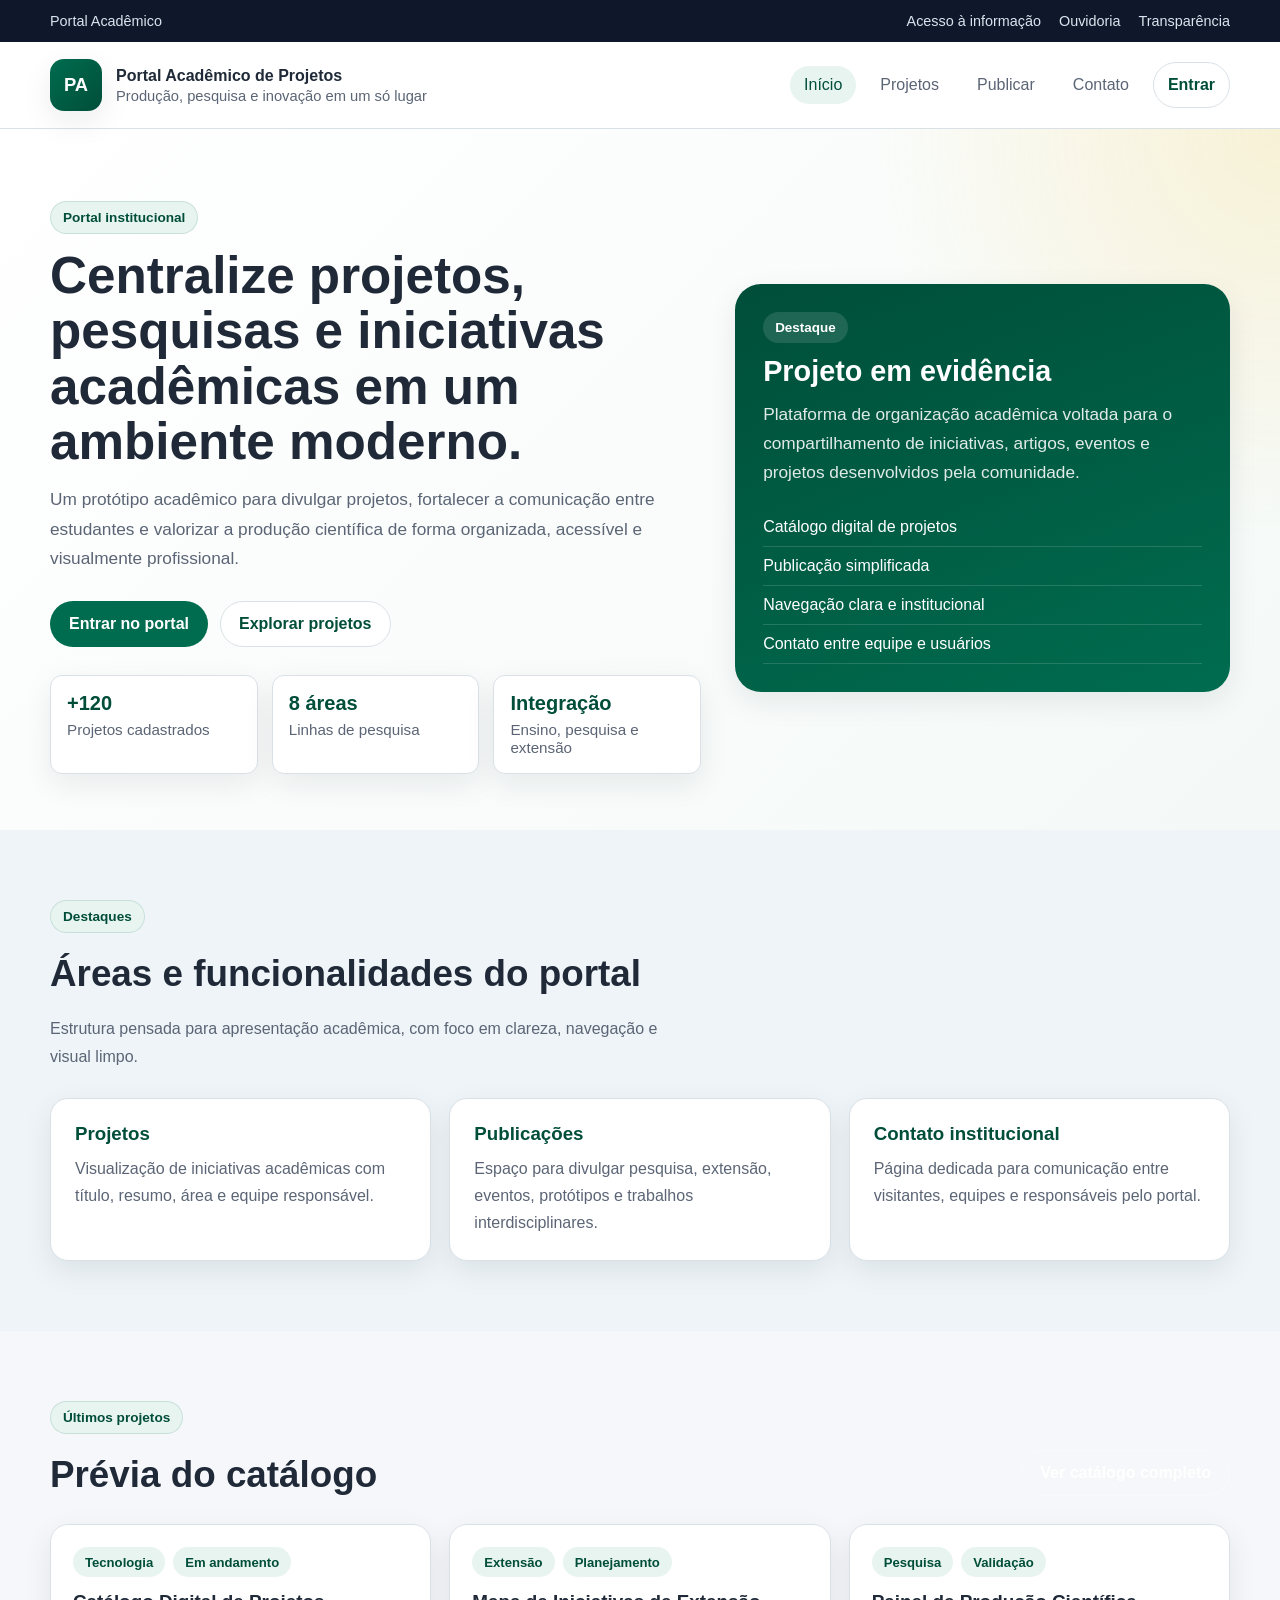
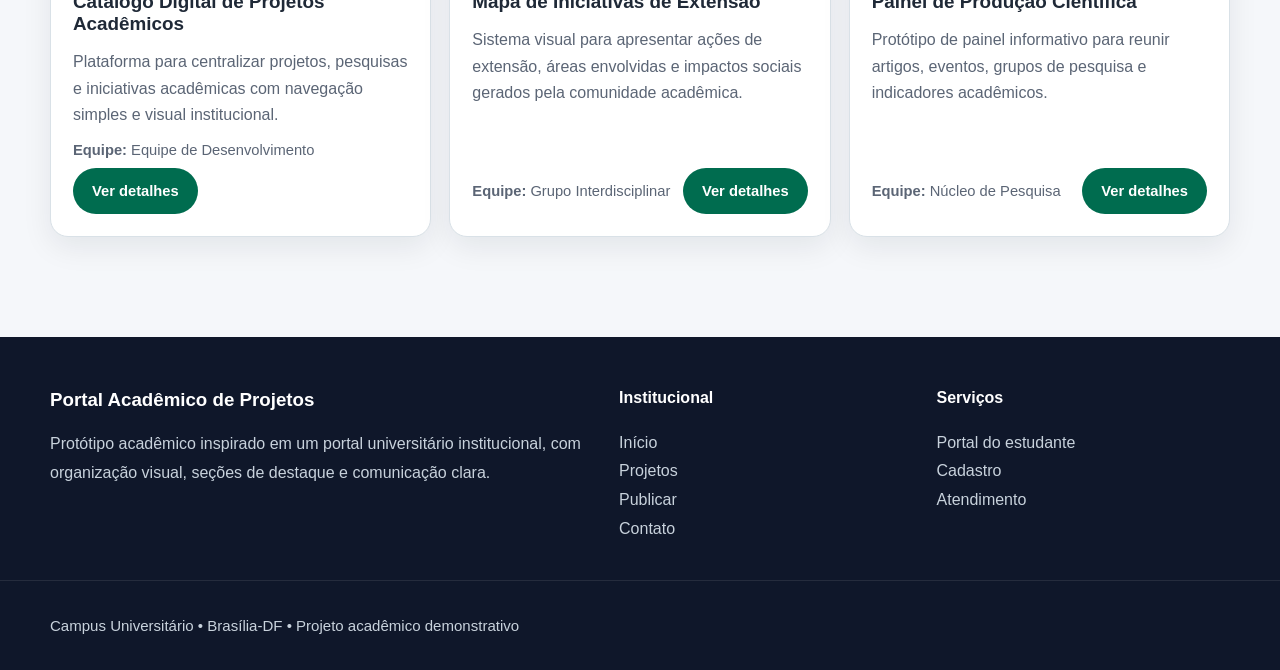
==== projeto/index.html @ ee839b00 "Add files via upload" ====
<!DOCTYPE html>
<html lang="pt-BR">
<head>
  <meta charset="UTF-8" />
  <meta name="viewport" content="width=device-width, initial-scale=1.0" />
  <title>Portal Acadêmico de Projetos</title>
  <link rel="stylesheet" href="style.css" />
</head>
<body data-page="index">
  <div class="govbar">
    <div class="container govbar-content">
      <span>Portal Acadêmico</span>
      <div class="govbar-links">
        <a href="paginas/contato.html">Acesso à informação</a>
        <a href="paginas/contato.html">Ouvidoria</a>
        <a href="paginas/contato.html">Transparência</a>
      </div>
    </div>
  </div>

  <header class="site-header">
    <div class="container header-content">
      <a href="index.html" class="brand">
        <div class="brand-mark">PA</div>
        <div>
          <strong>Portal Acadêmico de Projetos</strong>
          <span>Produção, pesquisa e inovação em um só lugar</span>
        </div>
      </a>

      <button class="menu-toggle" id="menuToggle" aria-label="Abrir menu">☰</button>

      <nav class="main-nav" id="mainNav">
        <a href="index.html" class="active">Início</a>
        <a href="paginas/home.html">Projetos</a>
        <a href="paginas/publicar.html">Publicar</a>
        <a href="paginas/contato.html">Contato</a>
        <a href="paginas/login.html" class="btn btn-outline btn-nav">Entrar</a>
      </nav>
    </div>
  </header>

  <section class="hero">
    <div class="container hero-grid">
      <div class="hero-text">
        <span class="section-tag">Portal institucional</span>
        <h1>Centralize projetos, pesquisas e iniciativas acadêmicas em um ambiente moderno.</h1>
        <p>
          Um protótipo acadêmico para divulgar projetos, fortalecer a comunicação entre estudantes
          e valorizar a produção científica de forma organizada, acessível e visualmente profissional.
        </p>

        <div class="hero-actions">
          <a href="paginas/login.html" class="btn btn-primary">Entrar no portal</a>
          <a href="paginas/home.html" class="btn btn-secondary">Explorar projetos</a>
        </div>

        <div class="hero-stats">
          <div class="stat-card">
            <strong>+120</strong>
            <span>Projetos cadastrados</span>
          </div>
          <div class="stat-card">
            <strong>8 áreas</strong>
            <span>Linhas de pesquisa</span>
          </div>
          <div class="stat-card">
            <strong>Integração</strong>
            <span>Ensino, pesquisa e extensão</span>
          </div>
        </div>
      </div>

      <div class="hero-panel">
        <div class="panel-card">
          <span class="panel-badge">Destaque</span>
          <h2>Projeto em evidência</h2>
          <p>
            Plataforma de organização acadêmica voltada para o compartilhamento de iniciativas,
            artigos, eventos e projetos desenvolvidos pela comunidade.
          </p>

          <ul class="feature-list">
            <li>Catálogo digital de projetos</li>
            <li>Publicação simplificada</li>
            <li>Navegação clara e institucional</li>
            <li>Contato entre equipe e usuários</li>
          </ul>
        </div>
      </div>
    </div>
  </section>

  <section class="section section-light">
    <div class="container">
      <div class="section-header">
        <div>
          <span class="section-tag">Destaques</span>
          <h2>Áreas e funcionalidades do portal</h2>
        </div>
        <p>Estrutura pensada para apresentação acadêmica, com foco em clareza, navegação e visual limpo.</p>
      </div>

      <div class="grid cards-3">
        <article class="info-card">
          <h3>Projetos</h3>
          <p>Visualização de iniciativas acadêmicas com título, resumo, área e equipe responsável.</p>
        </article>

        <article class="info-card">
          <h3>Publicações</h3>
          <p>Espaço para divulgar pesquisa, extensão, eventos, protótipos e trabalhos interdisciplinares.</p>
        </article>

        <article class="info-card">
          <h3>Contato institucional</h3>
          <p>Página dedicada para comunicação entre visitantes, equipes e responsáveis pelo portal.</p>
        </article>
      </div>
    </div>
  </section>

  <section class="section">
    <div class="container">
      <div class="section-header">
        <div>
          <span class="section-tag">Últimos projetos</span>
          <h2>Prévia do catálogo</h2>
        </div>
        <a href="paginas/home.html" class="btn btn-outline">Ver catálogo completo</a>
      </div>

      <div class="project-grid" id="featuredProjects"></div>
    </div>
  </section>

  <footer class="site-footer">
    <div class="container footer-grid">
      <div>
        <h3>Portal Acadêmico de Projetos</h3>
        <p>
          Protótipo acadêmico inspirado em um portal universitário institucional,
          com organização visual, seções de destaque e comunicação clara.
        </p>
      </div>

      <div>
        <h4>Institucional</h4>
        <ul>
          <li><a href="index.html">Início</a></li>
          <li><a href="paginas/home.html">Projetos</a></li>
          <li><a href="paginas/publicar.html">Publicar</a></li>
          <li><a href="paginas/contato.html">Contato</a></li>
        </ul>
      </div>

      <div>
        <h4>Serviços</h4>
        <ul>
          <li><a href="paginas/login.html">Portal do estudante</a></li>
          <li><a href="paginas/cadastro.html">Cadastro</a></li>
          <li><a href="paginas/contato.html">Atendimento</a></li>
        </ul>
      </div>
    </div>

    <div class="footer-bottom">
      <div class="container">
        <p>Campus Universitário • Brasília-DF • Projeto acadêmico demonstrativo</p>
      </div>
    </div>
  </footer>

  <script src="script.js"></script>
</body>
</html>
---- projeto/style.css ----
:root {
  --primary: #006c4f;
  --primary-dark: #004e39;
  --primary-soft: #e8f4f0;
  --accent: #f4c430;
  --text: #1f2937;
  --text-soft: #5b6575;
  --white: #ffffff;
  --border: #d9e1e7;
  --bg: #f5f7fa;
  --shadow: 0 10px 30px rgba(15, 23, 42, 0.08);
  --radius: 18px;
  --radius-sm: 12px;
  --transition: 0.25s ease;
  --container: 1180px;
}

* {
  box-sizing: border-box;
}

html {
  scroll-behavior: smooth;
}

body {
  margin: 0;
  font-family: Arial, Helvetica, sans-serif;
  color: var(--text);
  background: var(--bg);
}

img {
  max-width: 100%;
  display: block;
}

a {
  color: inherit;
  text-decoration: none;
}

button,
input,
textarea,
select {
  font: inherit;
}

.container {
  width: min(100% - 32px, var(--container));
  margin: 0 auto;
}

.govbar {
  background: #0f172a;
  color: #dbe4ee;
  font-size: 0.9rem;
}

.govbar-content {
  min-height: 42px;
  display: flex;
  align-items: center;
  justify-content: space-between;
  gap: 18px;
}

.govbar-links {
  display: flex;
  gap: 18px;
  flex-wrap: wrap;
}

.govbar-links a:hover {
  color: var(--white);
}

.site-header {
  background: var(--white);
  border-bottom: 1px solid var(--border);
  position: sticky;
  top: 0;
  z-index: 50;
}

.header-content {
  min-height: 86px;
  display: flex;
  align-items: center;
  justify-content: space-between;
  gap: 20px;
}

.brand {
  display: flex;
  align-items: center;
  gap: 14px;
}

.brand-mark {
  width: 52px;
  height: 52px;
  border-radius: 14px;
  background: linear-gradient(135deg, var(--primary), var(--primary-dark));
  color: var(--white);
  display: grid;
  place-items: center;
  font-weight: 700;
  font-size: 1.15rem;
  box-shadow: var(--shadow);
}

.brand strong {
  display: block;
  font-size: 1rem;
}

.brand span {
  display: block;
  color: var(--text-soft);
  font-size: 0.92rem;
  margin-top: 3px;
}

.main-nav {
  display: flex;
  align-items: center;
  gap: 10px;
}

.main-nav a {
  padding: 10px 14px;
  border-radius: 999px;
  color: var(--text-soft);
  transition: var(--transition);
}

.main-nav a:hover,
.main-nav a.active {
  color: var(--primary-dark);
  background: var(--primary-soft);
}

.menu-toggle {
  display: none;
  border: 0;
  background: var(--primary-soft);
  color: var(--primary-dark);
  width: 46px;
  height: 46px;
  border-radius: 12px;
  cursor: pointer;
}

.btn {
  display: inline-flex;
  align-items: center;
  justify-content: center;
  gap: 8px;
  min-height: 46px;
  padding: 0 18px;
  border-radius: 999px;
  border: 1px solid transparent;
  cursor: pointer;
  transition: var(--transition);
  font-weight: 700;
}

.btn:hover {
  transform: translateY(-2px);
}

.btn-primary {
  background: var(--primary);
  color: var(--white);
}

.btn-primary:hover {
  background: var(--primary-dark);
}

.btn-secondary {
  background: var(--white);
  color: var(--primary-dark);
  border-color: var(--border);
}

.btn-secondary:hover {
  border-color: var(--primary);
  background: var(--primary-soft);
}

.btn-outline {
  border-color: rgba(255, 255, 255, 0.28);
  background: transparent;
  color: var(--white);
}

.btn-outline:hover {
  background: rgba(255, 255, 255, 0.08);
}

.btn-nav {
  border-color: var(--border);
  color: var(--primary-dark) !important;
}

.hero {
  background:
    radial-gradient(circle at top right, rgba(244, 196, 48, 0.18), transparent 28%),
    linear-gradient(135deg, #ffffff 0%, #f4f9f7 100%);
  padding: 72px 0 56px;
}

.hero-grid {
  display: grid;
  grid-template-columns: 1.25fr 0.95fr;
  gap: 34px;
  align-items: center;
}

.section-tag {
  display: inline-block;
  background: var(--primary-soft);
  color: var(--primary-dark);
  border: 1px solid rgba(0, 108, 79, 0.14);
  padding: 8px 12px;
  border-radius: 999px;
  font-size: 0.85rem;
  font-weight: 700;
  margin-bottom: 14px;
}

.hero h1 {
  margin: 0 0 16px;
  font-size: clamp(2rem, 4vw, 3.4rem);
  line-height: 1.08;
}

.hero p {
  margin: 0;
  color: var(--text-soft);
  font-size: 1.08rem;
  line-height: 1.7;
}

.hero-actions {
  display: flex;
  gap: 12px;
  flex-wrap: wrap;
  margin: 28px 0;
}

.hero-stats {
  display: grid;
  grid-template-columns: repeat(3, 1fr);
  gap: 14px;
}

.stat-card {
  background: var(--white);
  border: 1px solid var(--border);
  border-radius: var(--radius-sm);
  padding: 16px;
  box-shadow: var(--shadow);
}

.stat-card strong {
  display: block;
  font-size: 1.25rem;
  color: var(--primary-dark);
  margin-bottom: 6px;
}

.stat-card span {
  color: var(--text-soft);
  font-size: 0.95rem;
}

.hero-panel {
  display: flex;
  justify-content: flex-end;
}

.panel-card {
  width: 100%;
  background: linear-gradient(160deg, var(--primary-dark), var(--primary));
  color: var(--white);
  border-radius: 26px;
  padding: 28px;
  box-shadow: var(--shadow);
}

.panel-card h2 {
  margin-top: 12px;
  margin-bottom: 12px;
  font-size: 1.8rem;
}

.panel-card p {
  color: rgba(255, 255, 255, 0.88);
}

.panel-badge {
  display: inline-block;
  padding: 8px 12px;
  border-radius: 999px;
  background: rgba(255, 255, 255, 0.12);
  font-size: 0.84rem;
  font-weight: 700;
}

.feature-list {
  padding: 0;
  margin: 20px 0 0;
  list-style: none;
}

.feature-list li {
  padding: 10px 0;
  border-bottom: 1px solid rgba(255, 255, 255, 0.14);
}

.section {
  padding: 70px 0;
}

.section-light {
  background: #eef4f7;
}

.section-header {
  display: flex;
  align-items: end;
  justify-content: space-between;
  gap: 20px;
  margin-bottom: 28px;
  flex-wrap: wrap;
}

.section-header h2 {
  margin: 6px 0 0;
  font-size: clamp(1.6rem, 3vw, 2.3rem);
}

.section-header p {
  color: var(--text-soft);
  max-width: 640px;
  margin: 0;
  line-height: 1.7;
}

.grid {
  display: grid;
  gap: 18px;
}

.cards-3 {
  grid-template-columns: repeat(3, 1fr);
}

.info-card,
.project-card,
.form-card,
.side-card,
.contact-card,
.detail-card,
.login-card,
.status-card {
  background: var(--white);
  border: 1px solid var(--border);
  border-radius: var(--radius);
  box-shadow: var(--shadow);
}

.info-card {
  padding: 24px;
}

.info-card h3 {
  margin-top: 0;
  margin-bottom: 10px;
  color: var(--primary-dark);
}

.info-card p {
  margin: 0;
  color: var(--text-soft);
  line-height: 1.7;
}

.page-banner {
  background: linear-gradient(135deg, var(--primary-dark), var(--primary));
  color: var(--white);
  padding: 40px 0;
}

.page-banner h1 {
  margin: 8px 0 10px;
  font-size: clamp(1.8rem, 3vw, 2.7rem);
}

.page-banner p {
  margin: 0;
  color: rgba(255, 255, 255, 0.86);
  max-width: 760px;
  line-height: 1.7;
}

.page-content {
  padding: 36px 0 70px;
}

.project-grid {
  display: grid;
  grid-template-columns: repeat(3, 1fr);
  gap: 18px;
}

.project-card {
  padding: 22px;
  display: flex;
  flex-direction: column;
  gap: 14px;
  transition: var(--transition);
}

.project-card:hover {
  transform: translateY(-4px);
}

.project-meta {
  display: flex;
  flex-wrap: wrap;
  gap: 8px;
}

.badge {
  display: inline-flex;
  align-items: center;
  min-height: 30px;
  padding: 0 12px;
  border-radius: 999px;
  background: var(--primary-soft);
  color: var(--primary-dark);
  font-size: 0.82rem;
  font-weight: 700;
}

.project-card h3 {
  margin: 0;
  font-size: 1.18rem;
}

.project-card p {
  margin: 0;
  color: var(--text-soft);
  line-height: 1.65;
  flex: 1;
}

.project-footer {
  display: flex;
  justify-content: space-between;
  gap: 10px;
  align-items: center;
  flex-wrap: wrap;
  color: var(--text-soft);
  font-size: 0.92rem;
}

.toolbar {
  display: grid;
  grid-template-columns: 1.2fr 0.7fr 0.5fr;
  gap: 14px;
  margin-bottom: 24px;
}

.input,
.textarea,
.select {
  width: 100%;
  min-height: 52px;
  border-radius: 14px;
  border: 1px solid var(--border);
  background: var(--white);
  padding: 0 16px;
  outline: none;
  transition: var(--transition);
}

.textarea {
  min-height: 150px;
  resize: vertical;
  padding: 14px 16px;
}

.input:focus,
.textarea:focus,
.select:focus {
  border-color: var(--primary);
  box-shadow: 0 0 0 4px rgba(0, 108, 79, 0.12);
}

.two-columns {
  display: grid;
  grid-template-columns: 1.1fr 0.75fr;
  gap: 22px;
}

.form-card,
.side-card,
.login-card,
.detail-card,
.contact-card {
  padding: 26px;
}

.form-card h2,
.side-card h3,
.login-card h1,
.detail-card h2,
.contact-card h2 {
  margin-top: 0;
}

.form-group {
  margin-bottom: 18px;
}

.form-group label {
  display: block;
  margin-bottom: 8px;
  font-weight: 700;
  color: var(--primary-dark);
}

.helper-text {
  color: var(--text-soft);
  font-size: 0.94rem;
  line-height: 1.6;
}

.notice {
  background: #fff8df;
  border: 1px solid #f1e19a;
  color: #7a6114;
  border-radius: 14px;
  padding: 14px 16px;
  margin-bottom: 18px;
}

.actions-row {
  display: flex;
  gap: 12px;
  flex-wrap: wrap;
}

.login-wrapper {
  min-height: calc(100vh - 128px);
  display: grid;
  place-items: center;
  padding: 40px 16px;
  background:
    radial-gradient(circle at top left, rgba(244, 196, 48, 0.16), transparent 22%),
    linear-gradient(135deg, #eef8f4 0%, #f8fbfc 100%);
}

.login-card {
  width: min(100%, 520px);
}

.login-card p {
  color: var(--text-soft);
  line-height: 1.7;
}

.login-links {
  margin-top: 18px;
  display: flex;
  justify-content: space-between;
  gap: 12px;
  flex-wrap: wrap;
  font-size: 0.95rem;
}

.muted-link {
  color: var(--primary);
  font-weight: 700;
}

.contact-grid {
  display: grid;
  grid-template-columns: 1.1fr 0.9fr;
  gap: 22px;
}

.contact-list {
  display: grid;
  gap: 14px;
}

.contact-item {
  border: 1px solid var(--border);
  border-radius: 14px;
  padding: 16px;
  background: #fafcfd;
}

.contact-item strong {
  display: block;
  color: var(--primary-dark);
  margin-bottom: 6px;
}

.detail-layout {
  display: grid;
  grid-template-columns: 1.15fr 0.85fr;
  gap: 22px;
}

.detail-card p {
  color: var(--text-soft);
  line-height: 1.8;
}

.detail-meta {
  display: grid;
  gap: 14px;
}

.status-card {
  padding: 22px;
}

.status-card h3 {
  margin-top: 0;
  color: var(--primary-dark);
}

.status-card p {
  color: var(--text-soft);
  line-height: 1.7;
}

.empty-state {
  grid-column: 1 / -1;
  text-align: center;
  padding: 34px 18px;
  border: 1px dashed var(--border);
  border-radius: var(--radius);
  background: var(--white);
  color: var(--text-soft);
}

.site-footer {
  background: #0f172a;
  color: #e5edf5;
  margin-top: 30px;
}

.footer-grid {
  padding: 52px 0 36px;
  display: grid;
  grid-template-columns: 1.3fr 0.7fr 0.7fr;
  gap: 24px;
}

.site-footer h3,
.site-footer h4 {
  margin-top: 0;
  color: var(--white);
}

.site-footer p,
.site-footer li,
.site-footer a {
  color: #c8d2dc;
  line-height: 1.8;
}

.site-footer ul {
  margin: 0;
  padding: 0;
  list-style: none;
}

.footer-bottom {
  border-top: 1px solid rgba(255, 255, 255, 0.09);
  padding: 16px 0;
  color: #aeb9c4;
  font-size: 0.94rem;
}

.hidden {
  display: none !important;
}

@media (max-width: 1024px) {
  .hero-grid,
  .two-columns,
  .contact-grid,
  .detail-layout,
  .footer-grid,
  .cards-3,
  .project-grid,
  .toolbar {
    grid-template-columns: 1fr;
  }

  .hero-panel {
    justify-content: stretch;
  }

  .hero-stats {
    grid-template-columns: 1fr;
  }

  .section-header {
    align-items: start;
  }
}

@media (max-width: 768px) {
  .govbar-content {
    flex-direction: column;
    justify-content: center;
    padding: 10px 0;
    text-align: center;
  }

  .menu-toggle {
    display: inline-grid;
    place-items: center;
  }

  .main-nav {
    position: absolute;
    top: 86px;
    left: 16px;
    right: 16px;
    background: var(--white);
    border: 1px solid var(--border);
    border-radius: 20px;
    padding: 14px;
    box-shadow: var(--shadow);
    display: none;
    flex-direction: column;
    align-items: stretch;
  }

  .main-nav.open {
    display: flex;
  }

  .main-nav a {
    border-radius: 12px;
  }

  .header-content {
    position: relative;
  }

  .brand span {
    font-size: 0.84rem;
  }

  .hero {
    padding-top: 48px;
  }

  .section,
  .page-content {
    padding-top: 42px;
    padding-bottom: 42px;
  }
}
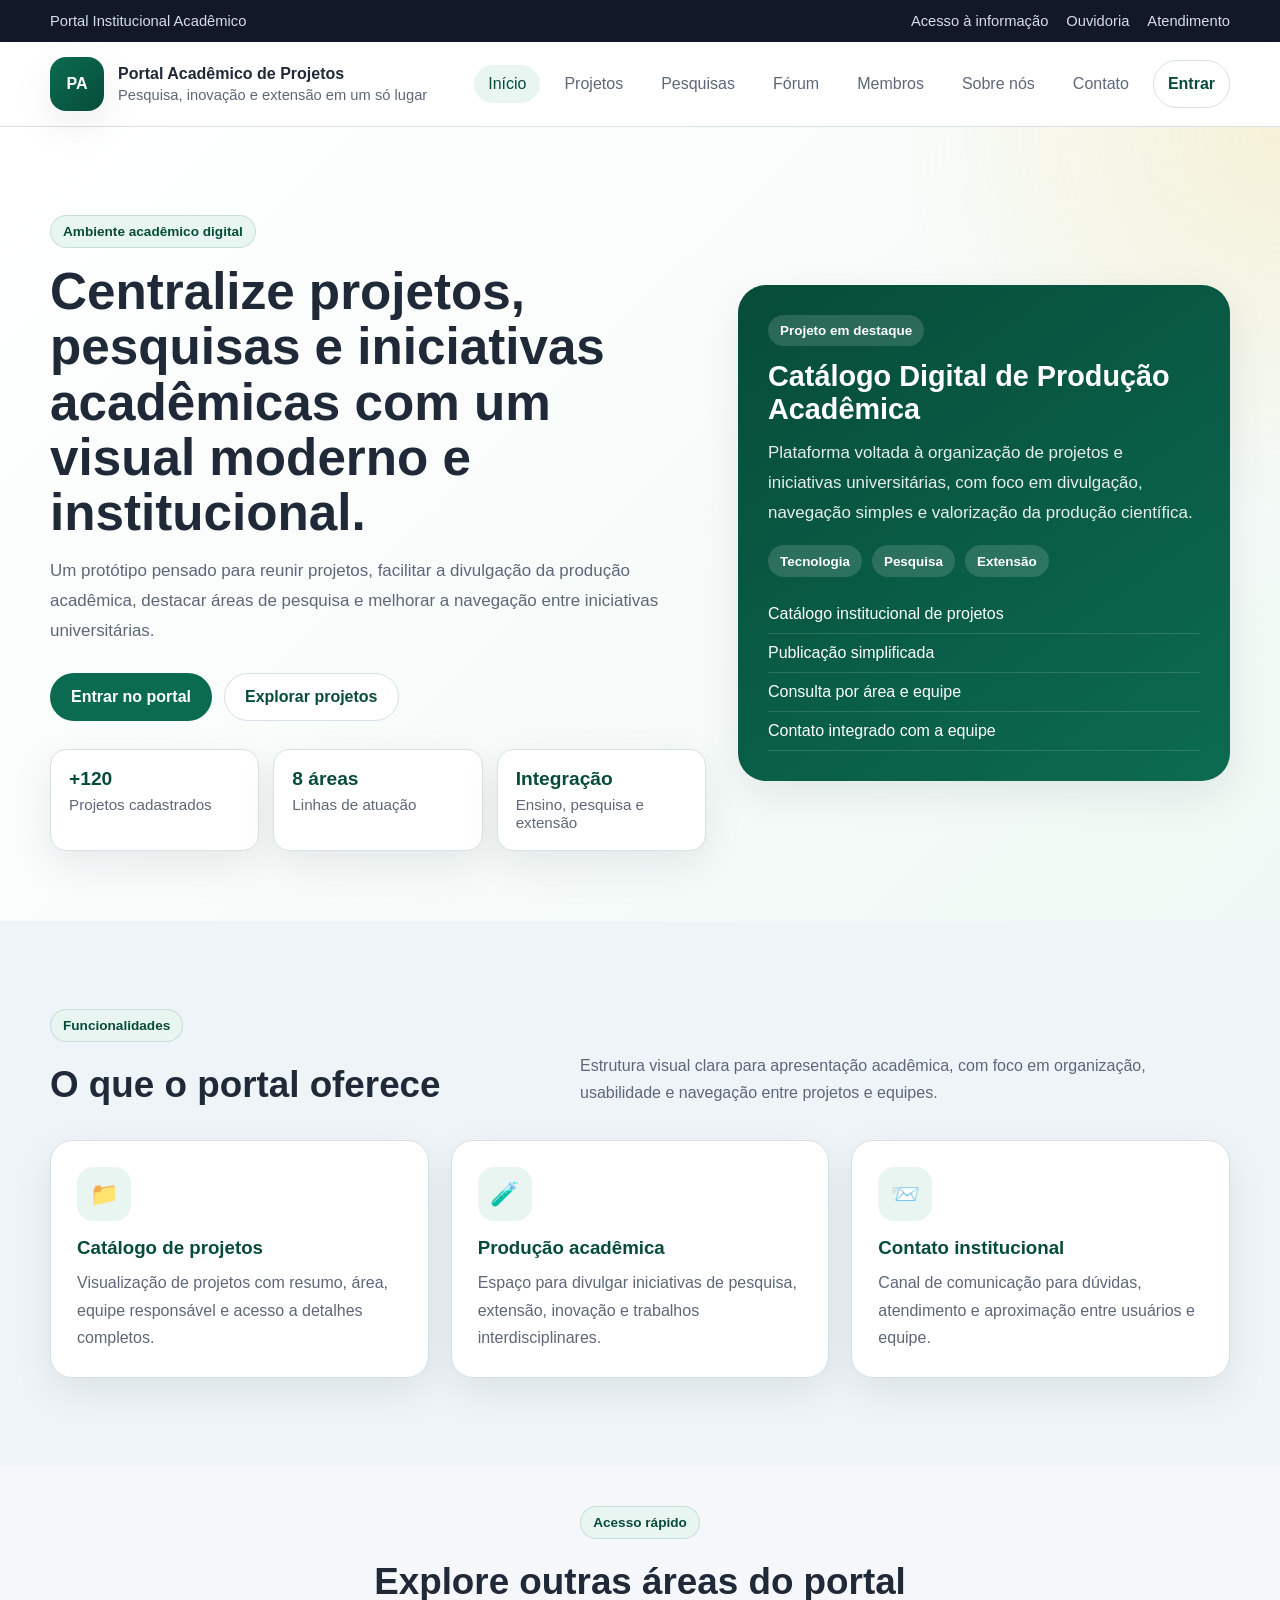
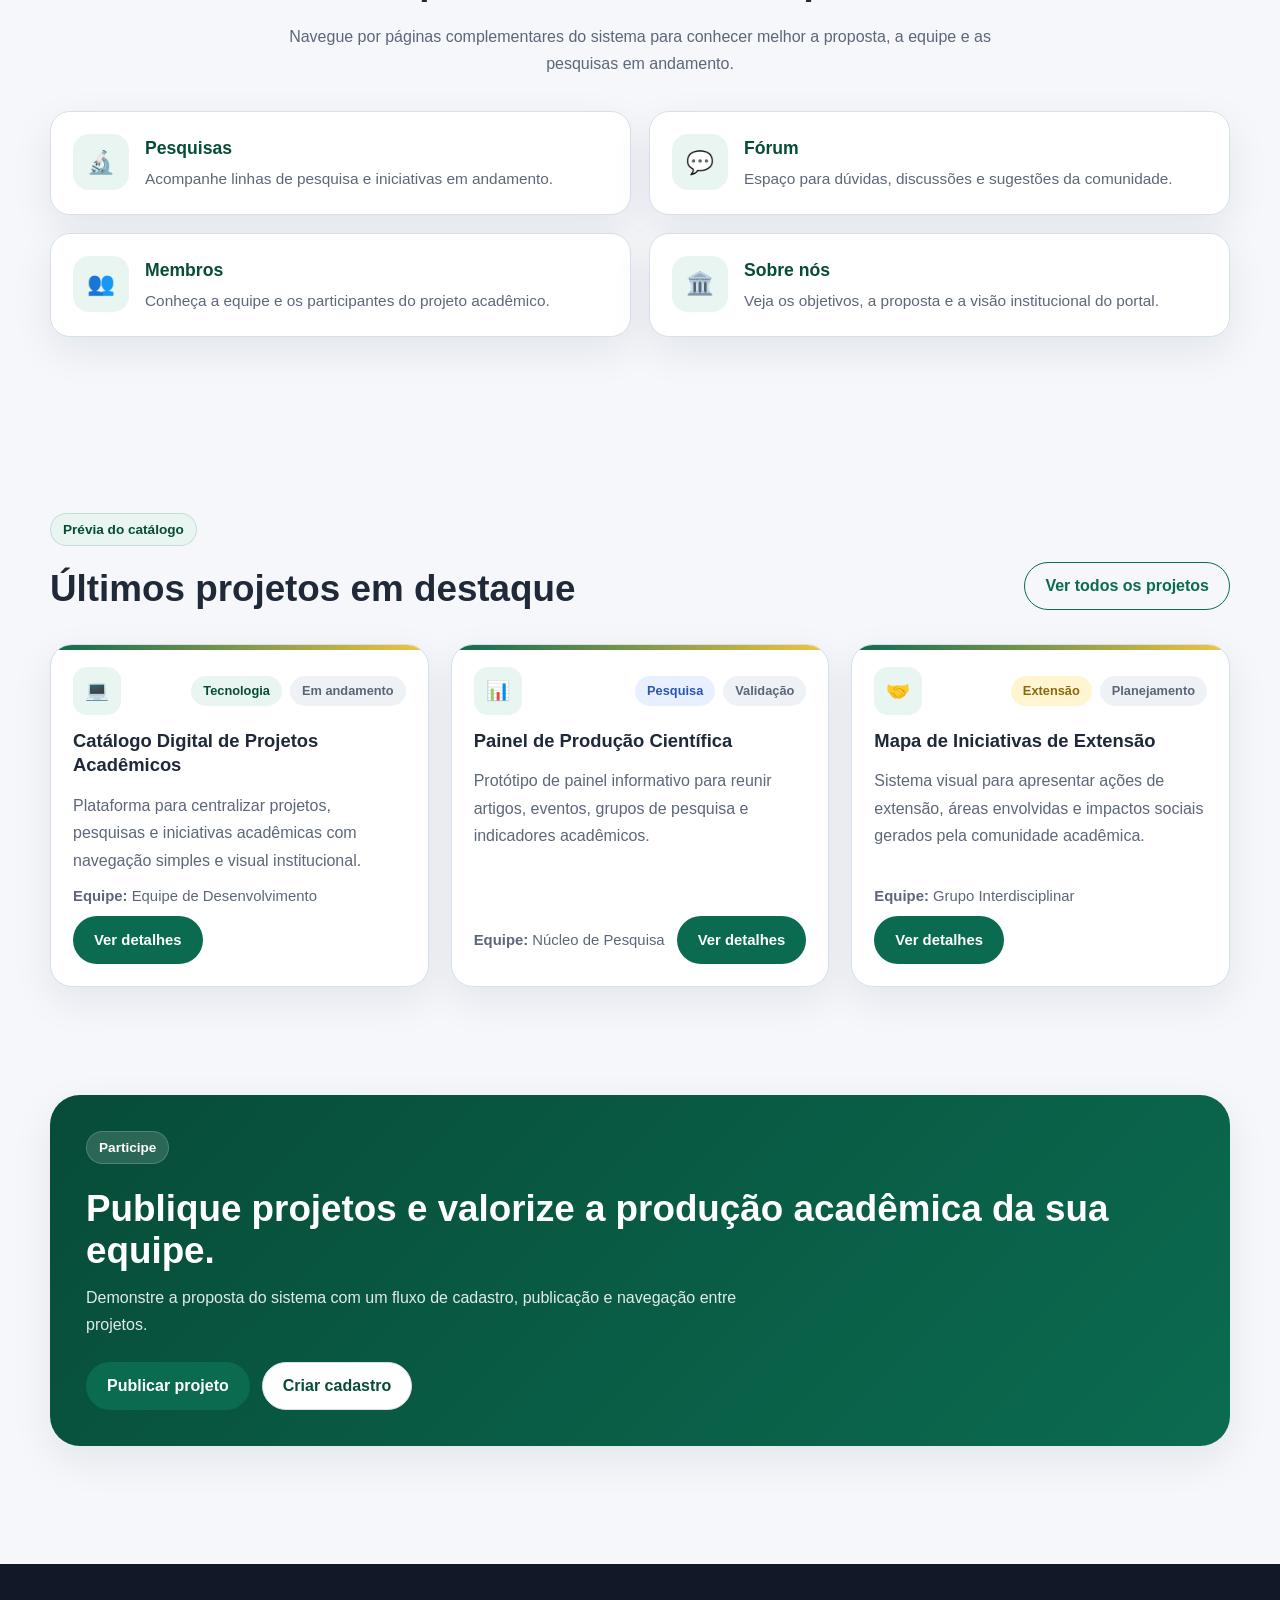
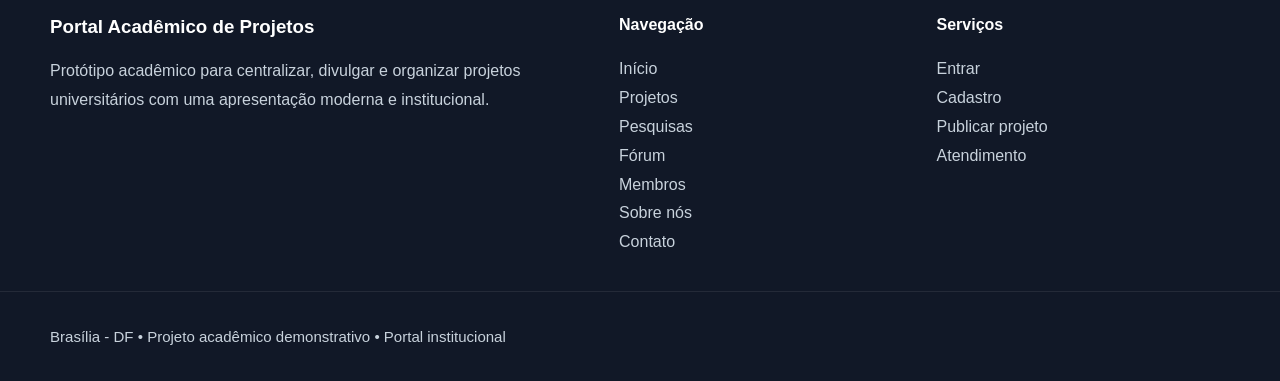
==== commit 21a1c216: "Add files via upload" ====
--- a/projeto/index.html
+++ b/projeto/index.html
@@ -4,152 +4,243 @@
   <meta charset="UTF-8" />
   <meta name="viewport" content="width=device-width, initial-scale=1.0" />
   <title>Portal Acadêmico de Projetos</title>
+  <meta
+    name="description"
+    content="Portal acadêmico para centralização de projetos, pesquisas, iniciativas e publicações institucionais."
+  />
   <link rel="stylesheet" href="style.css" />
 </head>
-<body data-page="index">
-  <div class="govbar">
-    <div class="container govbar-content">
-      <span>Portal Acadêmico</span>
-      <div class="govbar-links">
+<body>
+  <div class="topbar">
+    <div class="container topbar-content">
+      <span>Portal Institucional Acadêmico</span>
+      <div class="topbar-links">
         <a href="paginas/contato.html">Acesso à informação</a>
         <a href="paginas/contato.html">Ouvidoria</a>
-        <a href="paginas/contato.html">Transparência</a>
+        <a href="paginas/contato.html">Atendimento</a>
       </div>
     </div>
   </div>
 
-  <header class="site-header">
+  <header class="header">
     <div class="container header-content">
       <a href="index.html" class="brand">
-        <div class="brand-mark">PA</div>
-        <div>
+        <div class="brand-icon">PA</div>
+        <div class="brand-text">
           <strong>Portal Acadêmico de Projetos</strong>
-          <span>Produção, pesquisa e inovação em um só lugar</span>
+          <span>Pesquisa, inovação e extensão em um só lugar</span>
         </div>
       </a>
 
-      <button class="menu-toggle" id="menuToggle" aria-label="Abrir menu">☰</button>
-
-      <nav class="main-nav" id="mainNav">
+      <button class="menu-toggle" id="menuToggle" aria-label="Abrir menu">
+        ☰
+      </button>
+
+      <nav class="nav" id="mainNav">
         <a href="index.html" class="active">Início</a>
         <a href="paginas/home.html">Projetos</a>
-        <a href="paginas/publicar.html">Publicar</a>
+        <a href="paginas/pesquisas.html">Pesquisas</a>
+        <a href="paginas/forum.html">Fórum</a>
+        <a href="paginas/membros.html">Membros</a>
+        <a href="paginas/sobre.html">Sobre nós</a>
         <a href="paginas/contato.html">Contato</a>
-        <a href="paginas/login.html" class="btn btn-outline btn-nav">Entrar</a>
+        <a href="paginas/login.html" class="btn btn-outline-dark">Entrar</a>
       </nav>
     </div>
   </header>
 
-  <section class="hero">
-    <div class="container hero-grid">
-      <div class="hero-text">
-        <span class="section-tag">Portal institucional</span>
-        <h1>Centralize projetos, pesquisas e iniciativas acadêmicas em um ambiente moderno.</h1>
-        <p>
-          Um protótipo acadêmico para divulgar projetos, fortalecer a comunicação entre estudantes
-          e valorizar a produção científica de forma organizada, acessível e visualmente profissional.
-        </p>
-
-        <div class="hero-actions">
-          <a href="paginas/login.html" class="btn btn-primary">Entrar no portal</a>
-          <a href="paginas/home.html" class="btn btn-secondary">Explorar projetos</a>
-        </div>
-
-        <div class="hero-stats">
-          <div class="stat-card">
-            <strong>+120</strong>
-            <span>Projetos cadastrados</span>
-          </div>
-          <div class="stat-card">
-            <strong>8 áreas</strong>
-            <span>Linhas de pesquisa</span>
-          </div>
-          <div class="stat-card">
-            <strong>Integração</strong>
-            <span>Ensino, pesquisa e extensão</span>
-          </div>
-        </div>
-      </div>
-
-      <div class="hero-panel">
-        <div class="panel-card">
-          <span class="panel-badge">Destaque</span>
-          <h2>Projeto em evidência</h2>
-          <p>
-            Plataforma de organização acadêmica voltada para o compartilhamento de iniciativas,
-            artigos, eventos e projetos desenvolvidos pela comunidade.
-          </p>
-
-          <ul class="feature-list">
-            <li>Catálogo digital de projetos</li>
-            <li>Publicação simplificada</li>
-            <li>Navegação clara e institucional</li>
-            <li>Contato entre equipe e usuários</li>
-          </ul>
-        </div>
-      </div>
-    </div>
-  </section>
-
-  <section class="section section-light">
-    <div class="container">
-      <div class="section-header">
+  <main>
+    <section class="hero">
+      <div class="container hero-grid">
+        <div class="hero-left">
+          <span class="eyebrow">Ambiente acadêmico digital</span>
+          <h1>Centralize projetos, pesquisas e iniciativas acadêmicas com um visual moderno e institucional.</h1>
+          <p>
+            Um protótipo pensado para reunir projetos, facilitar a divulgação da produção acadêmica,
+            destacar áreas de pesquisa e melhorar a navegação entre iniciativas universitárias.
+          </p>
+
+          <div class="hero-actions">
+            <a href="paginas/login.html" class="btn btn-primary">Entrar no portal</a>
+            <a href="paginas/home.html" class="btn btn-light">Explorar projetos</a>
+          </div>
+
+          <div class="stats-grid">
+            <article class="stat-card">
+              <strong>+120</strong>
+              <span>Projetos cadastrados</span>
+            </article>
+            <article class="stat-card">
+              <strong>8 áreas</strong>
+              <span>Linhas de atuação</span>
+            </article>
+            <article class="stat-card">
+              <strong>Integração</strong>
+              <span>Ensino, pesquisa e extensão</span>
+            </article>
+          </div>
+        </div>
+
+        <div class="hero-right">
+          <div class="hero-panel">
+            <span class="panel-badge">Projeto em destaque</span>
+            <h2>Catálogo Digital de Produção Acadêmica</h2>
+            <p>
+              Plataforma voltada à organização de projetos e iniciativas universitárias, com foco em
+              divulgação, navegação simples e valorização da produção científica.
+            </p>
+
+            <div class="panel-tags">
+              <span class="tag">Tecnologia</span>
+              <span class="tag">Pesquisa</span>
+              <span class="tag">Extensão</span>
+            </div>
+
+            <ul class="panel-list">
+              <li>Catálogo institucional de projetos</li>
+              <li>Publicação simplificada</li>
+              <li>Consulta por área e equipe</li>
+              <li>Contato integrado com a equipe</li>
+            </ul>
+          </div>
+        </div>
+      </div>
+    </section>
+
+    <section class="section section-muted">
+      <div class="container">
+        <div class="section-head">
+          <div>
+            <span class="eyebrow">Funcionalidades</span>
+            <h2>O que o portal oferece</h2>
+          </div>
+          <p>
+            Estrutura visual clara para apresentação acadêmica, com foco em organização, usabilidade
+            e navegação entre projetos e equipes.
+          </p>
+        </div>
+
+        <div class="card-grid three">
+          <article class="feature-card">
+            <div class="feature-icon">📁</div>
+            <h3>Catálogo de projetos</h3>
+            <p>Visualização de projetos com resumo, área, equipe responsável e acesso a detalhes completos.</p>
+          </article>
+
+          <article class="feature-card">
+            <div class="feature-icon">🧪</div>
+            <h3>Produção acadêmica</h3>
+            <p>Espaço para divulgar iniciativas de pesquisa, extensão, inovação e trabalhos interdisciplinares.</p>
+          </article>
+
+          <article class="feature-card">
+            <div class="feature-icon">📨</div>
+            <h3>Contato institucional</h3>
+            <p>Canal de comunicação para dúvidas, atendimento e aproximação entre usuários e equipe.</p>
+          </article>
+        </div>
+      </div>
+    </section>
+
+    <section class="section quick-access-section">
+      <div class="container">
+        <div class="section-head centered">
+          <div>
+            <span class="eyebrow">Acesso rápido</span>
+            <h2>Explore outras áreas do portal</h2>
+          </div>
+          <p>
+            Navegue por páginas complementares do sistema para conhecer melhor a proposta,
+            a equipe e as pesquisas em andamento.
+          </p>
+        </div>
+
+        <div class="quick-access-grid">
+          <a href="paginas/pesquisas.html" class="quick-card">
+            <div class="quick-icon">🔬</div>
+            <div>
+              <h3>Pesquisas</h3>
+              <p>Acompanhe linhas de pesquisa e iniciativas em andamento.</p>
+            </div>
+          </a>
+
+          <a href="paginas/forum.html" class="quick-card">
+            <div class="quick-icon">💬</div>
+            <div>
+              <h3>Fórum</h3>
+              <p>Espaço para dúvidas, discussões e sugestões da comunidade.</p>
+            </div>
+          </a>
+
+          <a href="paginas/membros.html" class="quick-card">
+            <div class="quick-icon">👥</div>
+            <div>
+              <h3>Membros</h3>
+              <p>Conheça a equipe e os participantes do projeto acadêmico.</p>
+            </div>
+          </a>
+
+          <a href="paginas/sobre.html" class="quick-card">
+            <div class="quick-icon">🏛️</div>
+            <div>
+              <h3>Sobre nós</h3>
+              <p>Veja os objetivos, a proposta e a visão institucional do portal.</p>
+            </div>
+          </a>
+        </div>
+      </div>
+    </section>
+
+    <section class="section">
+      <div class="container">
+        <div class="section-head">
+          <div>
+            <span class="eyebrow">Prévia do catálogo</span>
+            <h2>Últimos projetos em destaque</h2>
+          </div>
+          <a href="paginas/home.html" class="btn btn-outline-green">Ver todos os projetos</a>
+        </div>
+
+        <div class="projects-grid" id="featuredProjects"></div>
+      </div>
+    </section>
+
+    <section class="section cta-section">
+      <div class="container cta-box">
         <div>
-          <span class="section-tag">Destaques</span>
-          <h2>Áreas e funcionalidades do portal</h2>
-        </div>
-        <p>Estrutura pensada para apresentação acadêmica, com foco em clareza, navegação e visual limpo.</p>
-      </div>
-
-      <div class="grid cards-3">
-        <article class="info-card">
-          <h3>Projetos</h3>
-          <p>Visualização de iniciativas acadêmicas com título, resumo, área e equipe responsável.</p>
-        </article>
-
-        <article class="info-card">
-          <h3>Publicações</h3>
-          <p>Espaço para divulgar pesquisa, extensão, eventos, protótipos e trabalhos interdisciplinares.</p>
-        </article>
-
-        <article class="info-card">
-          <h3>Contato institucional</h3>
-          <p>Página dedicada para comunicação entre visitantes, equipes e responsáveis pelo portal.</p>
-        </article>
-      </div>
-    </div>
-  </section>
-
-  <section class="section">
-    <div class="container">
-      <div class="section-header">
-        <div>
-          <span class="section-tag">Últimos projetos</span>
-          <h2>Prévia do catálogo</h2>
-        </div>
-        <a href="paginas/home.html" class="btn btn-outline">Ver catálogo completo</a>
-      </div>
-
-      <div class="project-grid" id="featuredProjects"></div>
-    </div>
-  </section>
-
-  <footer class="site-footer">
+          <span class="eyebrow eyebrow-light">Participe</span>
+          <h2>Publique projetos e valorize a produção acadêmica da sua equipe.</h2>
+          <p>
+            Demonstre a proposta do sistema com um fluxo de cadastro, publicação e navegação entre projetos.
+          </p>
+        </div>
+        <div class="cta-actions">
+          <a href="paginas/publicar.html" class="btn btn-primary">Publicar projeto</a>
+          <a href="paginas/cadastro.html" class="btn btn-light">Criar cadastro</a>
+        </div>
+      </div>
+    </section>
+  </main>
+
+  <footer class="footer">
     <div class="container footer-grid">
       <div>
         <h3>Portal Acadêmico de Projetos</h3>
         <p>
-          Protótipo acadêmico inspirado em um portal universitário institucional,
-          com organização visual, seções de destaque e comunicação clara.
+          Protótipo acadêmico para centralizar, divulgar e organizar projetos universitários
+          com uma apresentação moderna e institucional.
         </p>
       </div>
 
       <div>
-        <h4>Institucional</h4>
+        <h4>Navegação</h4>
         <ul>
           <li><a href="index.html">Início</a></li>
           <li><a href="paginas/home.html">Projetos</a></li>
-          <li><a href="paginas/publicar.html">Publicar</a></li>
+          <li><a href="paginas/pesquisas.html">Pesquisas</a></li>
+          <li><a href="paginas/forum.html">Fórum</a></li>
+          <li><a href="paginas/membros.html">Membros</a></li>
+          <li><a href="paginas/sobre.html">Sobre nós</a></li>
           <li><a href="paginas/contato.html">Contato</a></li>
         </ul>
       </div>
@@ -157,8 +248,9 @@
       <div>
         <h4>Serviços</h4>
         <ul>
-          <li><a href="paginas/login.html">Portal do estudante</a></li>
+          <li><a href="paginas/login.html">Entrar</a></li>
           <li><a href="paginas/cadastro.html">Cadastro</a></li>
+          <li><a href="paginas/publicar.html">Publicar projeto</a></li>
           <li><a href="paginas/contato.html">Atendimento</a></li>
         </ul>
       </div>
@@ -166,7 +258,7 @@
 
     <div class="footer-bottom">
       <div class="container">
-        <p>Campus Universitário • Brasília-DF • Projeto acadêmico demonstrativo</p>
+        <p>Brasília - DF • Projeto acadêmico demonstrativo • Portal institucional</p>
       </div>
     </div>
   </footer>
--- a/projeto/style.css
+++ b/projeto/style.css
@@ -1,18 +1,20 @@
 :root {
-  --primary: #006c4f;
-  --primary-dark: #004e39;
-  --primary-soft: #e8f4f0;
-  --accent: #f4c430;
+  --primary: #0b6b50;
+  --primary-dark: #074c39;
+  --primary-soft: #e9f5f1;
+  --secondary: #f4c542;
+  --secondary-soft: #fff5d1;
+  --bg: #f5f7fb;
+  --surface: #ffffff;
   --text: #1f2937;
-  --text-soft: #5b6575;
-  --white: #ffffff;
-  --border: #d9e1e7;
-  --bg: #f5f7fa;
-  --shadow: 0 10px 30px rgba(15, 23, 42, 0.08);
-  --radius: 18px;
+  --text-soft: #5d6778;
+  --border: #d7e0e8;
+  --shadow: 0 14px 40px rgba(15, 23, 42, 0.08);
+  --radius: 22px;
+  --radius-md: 16px;
   --radius-sm: 12px;
+  --container: 1180px;
   --transition: 0.25s ease;
-  --container: 1180px;
 }
 
 * {
@@ -36,8 +38,8 @@
 }
 
 a {
+  text-decoration: none;
   color: inherit;
-  text-decoration: none;
 }
 
 button,
@@ -52,13 +54,13 @@
   margin: 0 auto;
 }
 
-.govbar {
-  background: #0f172a;
-  color: #dbe4ee;
-  font-size: 0.9rem;
-}
-
-.govbar-content {
+.topbar {
+  background: #111827;
+  color: #d5deea;
+  font-size: 0.92rem;
+}
+
+.topbar-content {
   min-height: 42px;
   display: flex;
   align-items: center;
@@ -66,30 +68,31 @@
   gap: 18px;
 }
 
-.govbar-links {
+.topbar-links {
   display: flex;
   gap: 18px;
   flex-wrap: wrap;
 }
 
-.govbar-links a:hover {
-  color: var(--white);
-}
-
-.site-header {
-  background: var(--white);
+.topbar-links a:hover {
+  color: #ffffff;
+}
+
+.header {
+  background: rgba(255, 255, 255, 0.94);
+  backdrop-filter: blur(8px);
   border-bottom: 1px solid var(--border);
   position: sticky;
   top: 0;
-  z-index: 50;
+  z-index: 30;
 }
 
 .header-content {
-  min-height: 86px;
+  min-height: 84px;
   display: flex;
   align-items: center;
   justify-content: space-between;
-  gap: 20px;
+  gap: 18px;
 }
 
 .brand {
@@ -98,59 +101,58 @@
   gap: 14px;
 }
 
-.brand-mark {
-  width: 52px;
-  height: 52px;
-  border-radius: 14px;
+.brand-icon {
+  width: 54px;
+  height: 54px;
+  border-radius: 16px;
+  display: grid;
+  place-items: center;
+  color: #fff;
+  font-weight: 700;
   background: linear-gradient(135deg, var(--primary), var(--primary-dark));
-  color: var(--white);
-  display: grid;
-  place-items: center;
-  font-weight: 700;
-  font-size: 1.15rem;
   box-shadow: var(--shadow);
 }
 
-.brand strong {
+.brand-text strong {
   display: block;
   font-size: 1rem;
 }
 
-.brand span {
+.brand-text span {
   display: block;
   color: var(--text-soft);
   font-size: 0.92rem;
-  margin-top: 3px;
-}
-
-.main-nav {
+  margin-top: 4px;
+}
+
+.nav {
   display: flex;
   align-items: center;
   gap: 10px;
 }
 
-.main-nav a {
+.nav a {
+  color: var(--text-soft);
   padding: 10px 14px;
   border-radius: 999px;
-  color: var(--text-soft);
   transition: var(--transition);
 }
 
-.main-nav a:hover,
-.main-nav a.active {
-  color: var(--primary-dark);
+.nav a:hover,
+.nav a.active {
   background: var(--primary-soft);
+  color: var(--primary-dark);
 }
 
 .menu-toggle {
   display: none;
-  border: 0;
-  background: var(--primary-soft);
-  color: var(--primary-dark);
   width: 46px;
   height: 46px;
+  border: 0;
   border-radius: 12px;
   cursor: pointer;
+  background: var(--primary-soft);
+  color: var(--primary-dark);
 }
 
 .btn {
@@ -158,13 +160,13 @@
   align-items: center;
   justify-content: center;
   gap: 8px;
-  min-height: 46px;
-  padding: 0 18px;
+  min-height: 48px;
+  padding: 0 20px;
   border-radius: 999px;
   border: 1px solid transparent;
+  font-weight: 700;
   cursor: pointer;
   transition: var(--transition);
-  font-weight: 700;
 }
 
 .btn:hover {
@@ -173,63 +175,70 @@
 
 .btn-primary {
   background: var(--primary);
-  color: var(--white);
+  color: #fff;
 }
 
 .btn-primary:hover {
   background: var(--primary-dark);
 }
 
-.btn-secondary {
-  background: var(--white);
+.btn-light {
+  background: #fff;
   color: var(--primary-dark);
   border-color: var(--border);
 }
 
-.btn-secondary:hover {
+.btn-light:hover {
+  background: var(--primary-soft);
   border-color: var(--primary);
-  background: var(--primary-soft);
-}
-
-.btn-outline {
-  border-color: rgba(255, 255, 255, 0.28);
-  background: transparent;
-  color: var(--white);
-}
-
-.btn-outline:hover {
-  background: rgba(255, 255, 255, 0.08);
-}
-
-.btn-nav {
+}
+
+.btn-outline-dark {
   border-color: var(--border);
   color: var(--primary-dark) !important;
+  background: #fff;
+}
+
+.btn-outline-green {
+  border-color: var(--primary);
+  color: var(--primary);
+  background: transparent;
+}
+
+.btn-outline-green:hover {
+  background: var(--primary-soft);
 }
 
 .hero {
+  padding: 88px 0 70px;
   background:
-    radial-gradient(circle at top right, rgba(244, 196, 48, 0.18), transparent 28%),
-    linear-gradient(135deg, #ffffff 0%, #f4f9f7 100%);
-  padding: 72px 0 56px;
+    radial-gradient(circle at top right, rgba(244, 197, 66, 0.18), transparent 25%),
+    linear-gradient(135deg, #ffffff 0%, #eff8f4 100%);
 }
 
 .hero-grid {
   display: grid;
-  grid-template-columns: 1.25fr 0.95fr;
-  gap: 34px;
-  align-items: center;
-}
-
-.section-tag {
+  grid-template-columns: 1.2fr 0.9fr;
+  gap: 32px;
+  align-items: center;
+}
+
+.eyebrow {
   display: inline-block;
   background: var(--primary-soft);
-  color: var(--primary-dark);
-  border: 1px solid rgba(0, 108, 79, 0.14);
+  border: 1px solid rgba(11, 107, 80, 0.16);
+  color: var(--primary-dark);
   padding: 8px 12px;
   border-radius: 999px;
   font-size: 0.85rem;
   font-weight: 700;
-  margin-bottom: 14px;
+  margin-bottom: 16px;
+}
+
+.eyebrow-light {
+  background: rgba(255, 255, 255, 0.14);
+  color: #fff;
+  border-color: rgba(255, 255, 255, 0.18);
 }
 
 .hero h1 {
@@ -241,8 +250,8 @@
 .hero p {
   margin: 0;
   color: var(--text-soft);
-  font-size: 1.08rem;
-  line-height: 1.7;
+  font-size: 1.06rem;
+  line-height: 1.75;
 }
 
 .hero-actions {
@@ -252,23 +261,23 @@
   margin: 28px 0;
 }
 
-.hero-stats {
+.stats-grid {
   display: grid;
   grid-template-columns: repeat(3, 1fr);
   gap: 14px;
 }
 
 .stat-card {
-  background: var(--white);
+  background: #fff;
   border: 1px solid var(--border);
-  border-radius: var(--radius-sm);
-  padding: 16px;
+  border-radius: var(--radius-md);
+  padding: 18px;
   box-shadow: var(--shadow);
 }
 
 .stat-card strong {
   display: block;
-  font-size: 1.25rem;
+  font-size: 1.2rem;
   color: var(--primary-dark);
   margin-bottom: 6px;
 }
@@ -279,143 +288,206 @@
 }
 
 .hero-panel {
-  display: flex;
-  justify-content: flex-end;
-}
-
-.panel-card {
-  width: 100%;
-  background: linear-gradient(160deg, var(--primary-dark), var(--primary));
-  color: var(--white);
-  border-radius: 26px;
-  padding: 28px;
+  background: linear-gradient(145deg, var(--primary-dark), var(--primary));
+  color: #fff;
+  border-radius: 28px;
+  padding: 30px;
   box-shadow: var(--shadow);
 }
 
-.panel-card h2 {
-  margin-top: 12px;
-  margin-bottom: 12px;
+.hero-panel h2 {
+  margin: 14px 0 12px;
   font-size: 1.8rem;
 }
 
-.panel-card p {
-  color: rgba(255, 255, 255, 0.88);
+.hero-panel p {
+  color: rgba(255, 255, 255, 0.9);
 }
 
 .panel-badge {
   display: inline-block;
   padding: 8px 12px;
   border-radius: 999px;
-  background: rgba(255, 255, 255, 0.12);
+  background: rgba(255, 255, 255, 0.14);
   font-size: 0.84rem;
   font-weight: 700;
 }
 
-.feature-list {
+.panel-tags {
+  display: flex;
+  gap: 10px;
+  flex-wrap: wrap;
+  margin: 18px 0;
+}
+
+.tag {
+  display: inline-flex;
+  align-items: center;
+  min-height: 32px;
+  padding: 0 12px;
+  background: rgba(255, 255, 255, 0.14);
+  border-radius: 999px;
+  font-size: 0.84rem;
+  font-weight: 700;
+}
+
+.panel-list {
+  list-style: none;
   padding: 0;
-  margin: 20px 0 0;
-  list-style: none;
-}
-
-.feature-list li {
+  margin: 18px 0 0;
+}
+
+.panel-list li {
   padding: 10px 0;
   border-bottom: 1px solid rgba(255, 255, 255, 0.14);
 }
 
 .section {
-  padding: 70px 0;
-}
-
-.section-light {
+  padding: 88px 0;
+}
+
+.section-muted {
   background: #eef4f7;
 }
 
-.section-header {
+.section-head {
   display: flex;
   align-items: end;
   justify-content: space-between;
   gap: 20px;
-  margin-bottom: 28px;
   flex-wrap: wrap;
-}
-
-.section-header h2 {
+  margin-bottom: 34px;
+}
+
+.section-head h2 {
   margin: 6px 0 0;
   font-size: clamp(1.6rem, 3vw, 2.3rem);
 }
 
-.section-header p {
-  color: var(--text-soft);
-  max-width: 640px;
+.section-head p {
   margin: 0;
+  max-width: 650px;
+  color: var(--text-soft);
   line-height: 1.7;
 }
 
-.grid {
-  display: grid;
-  gap: 18px;
-}
-
-.cards-3 {
+.centered {
+  text-align: center;
+  justify-content: center;
+}
+
+.centered p {
+  max-width: 760px;
+}
+
+.card-grid {
+  display: grid;
+  gap: 22px;
+}
+
+.card-grid.three {
   grid-template-columns: repeat(3, 1fr);
 }
 
-.info-card,
+.feature-card,
 .project-card,
 .form-card,
 .side-card,
+.detail-card,
 .contact-card,
-.detail-card,
+.info-card,
 .login-card,
-.status-card {
-  background: var(--white);
+.meta-card {
+  background: #fff;
   border: 1px solid var(--border);
   border-radius: var(--radius);
   box-shadow: var(--shadow);
-}
-
-.info-card {
-  padding: 24px;
-}
-
-.info-card h3 {
-  margin-top: 0;
-  margin-bottom: 10px;
-  color: var(--primary-dark);
-}
-
-.info-card p {
+  overflow: hidden;
+}
+
+.feature-card {
+  padding: 26px;
+}
+
+.feature-icon {
+  width: 54px;
+  height: 54px;
+  border-radius: 16px;
+  display: grid;
+  place-items: center;
+  font-size: 1.45rem;
+  margin-bottom: 16px;
+  background: var(--primary-soft);
+}
+
+.feature-card h3 {
+  margin: 0 0 10px;
+  color: var(--primary-dark);
+}
+
+.feature-card p {
   margin: 0;
   color: var(--text-soft);
   line-height: 1.7;
 }
 
-.page-banner {
-  background: linear-gradient(135deg, var(--primary-dark), var(--primary));
-  color: var(--white);
-  padding: 40px 0;
-}
-
-.page-banner h1 {
-  margin: 8px 0 10px;
-  font-size: clamp(1.8rem, 3vw, 2.7rem);
-}
-
-.page-banner p {
+.quick-access-section {
+  padding-top: 40px;
+}
+
+.quick-access-grid {
+  display: grid;
+  grid-template-columns: repeat(2, 1fr);
+  gap: 18px;
+  margin-top: 28px;
+}
+
+.quick-card {
+  display: flex;
+  align-items: flex-start;
+  gap: 16px;
+  background: #ffffff;
+  border: 1px solid var(--border);
+  border-radius: 20px;
+  padding: 22px;
+  box-shadow: var(--shadow);
+  transition: var(--transition);
+}
+
+.quick-card:hover {
+  transform: translateY(-4px);
+  border-color: rgba(11, 107, 80, 0.25);
+  background: #fbfdfc;
+}
+
+.quick-icon {
+  width: 56px;
+  height: 56px;
+  min-width: 56px;
+  border-radius: 16px;
+  display: grid;
+  place-items: center;
+  font-size: 1.4rem;
+  background: var(--primary-soft);
+}
+
+.quick-card h3 {
+  margin: 4px 0 8px;
+  color: var(--primary-dark);
+  font-size: 1.1rem;
+}
+
+.quick-card p {
   margin: 0;
-  color: rgba(255, 255, 255, 0.86);
-  max-width: 760px;
-  line-height: 1.7;
-}
-
-.page-content {
-  padding: 36px 0 70px;
-}
-
-.project-grid {
+  color: var(--text-soft);
+  line-height: 1.6;
+  font-size: 0.96rem;
+}
+
+.projects-grid {
   display: grid;
   grid-template-columns: repeat(3, 1fr);
-  gap: 18px;
+  gap: 22px;
 }
 
 .project-card {
@@ -424,10 +496,39 @@
   flex-direction: column;
   gap: 14px;
   transition: var(--transition);
+  position: relative;
+}
+
+.project-card::before {
+  content: "";
+  position: absolute;
+  inset: 0 auto auto 0;
+  width: 100%;
+  height: 5px;
+  background: linear-gradient(90deg, var(--primary), var(--secondary));
 }
 
 .project-card:hover {
   transform: translateY(-4px);
+}
+
+.project-top {
+  display: flex;
+  align-items: center;
+  justify-content: space-between;
+  gap: 10px;
+}
+
+.project-icon {
+  width: 48px;
+  height: 48px;
+  border-radius: 14px;
+  display: grid;
+  place-items: center;
+  background: var(--primary-soft);
+  color: var(--primary-dark);
+  font-size: 1.2rem;
+  font-weight: 700;
 }
 
 .project-meta {
@@ -442,49 +543,125 @@
   min-height: 30px;
   padding: 0 12px;
   border-radius: 999px;
+  font-size: 0.8rem;
+  font-weight: 700;
+}
+
+.badge-green {
   background: var(--primary-soft);
   color: var(--primary-dark);
-  font-size: 0.82rem;
-  font-weight: 700;
+}
+
+.badge-yellow {
+  background: var(--secondary-soft);
+  color: #8a6810;
+}
+
+.badge-blue {
+  background: #e8f0ff;
+  color: #2956b2;
+}
+
+.badge-gray {
+  background: #eef2f7;
+  color: #5b6575;
 }
 
 .project-card h3 {
   margin: 0;
-  font-size: 1.18rem;
+  font-size: 1.15rem;
+  line-height: 1.35;
 }
 
 .project-card p {
   margin: 0;
   color: var(--text-soft);
-  line-height: 1.65;
+  line-height: 1.7;
   flex: 1;
 }
 
 .project-footer {
   display: flex;
+  align-items: center;
   justify-content: space-between;
-  gap: 10px;
-  align-items: center;
+  gap: 12px;
   flex-wrap: wrap;
   color: var(--text-soft);
-  font-size: 0.92rem;
+  font-size: 0.93rem;
+}
+
+.cta-section {
+  padding-top: 20px;
+}
+
+.cta-box {
+  background: linear-gradient(135deg, var(--primary-dark), var(--primary));
+  color: #fff;
+  border-radius: 30px;
+  padding: 36px;
+  display: flex;
+  align-items: center;
+  justify-content: space-between;
+  gap: 24px;
+  box-shadow: var(--shadow);
+  flex-wrap: wrap;
+}
+
+.cta-box h2 {
+  margin: 8px 0 12px;
+  font-size: clamp(1.5rem, 3vw, 2.3rem);
+}
+
+.cta-box p {
+  margin: 0;
+  color: rgba(255, 255, 255, 0.88);
+  max-width: 700px;
+  line-height: 1.7;
+}
+
+.cta-actions {
+  display: flex;
+  gap: 12px;
+  flex-wrap: wrap;
+}
+
+.page-banner {
+  background: linear-gradient(135deg, var(--primary-dark), var(--primary));
+  color: #fff;
+  padding: 48px 0;
+}
+
+.page-banner h1 {
+  margin: 8px 0 10px;
+  font-size: clamp(1.9rem, 3vw, 2.8rem);
+}
+
+.page-banner p {
+  margin: 0;
+  color: rgba(255, 255, 255, 0.88);
+  max-width: 760px;
+  line-height: 1.7;
+}
+
+.page-content {
+  padding: 52px 0 78px;
 }
 
 .toolbar {
   display: grid;
-  grid-template-columns: 1.2fr 0.7fr 0.5fr;
+  grid-template-columns: 1.2fr 0.7fr 0.45fr;
   gap: 14px;
-  margin-bottom: 24px;
+  margin-bottom: 28px;
 }
 
 .input,
-.textarea,
-.select {
+.select,
+.textarea {
   width: 100%;
-  min-height: 52px;
+  min-height: 54px;
+  border: 1px solid var(--border);
   border-radius: 14px;
-  border: 1px solid var(--border);
-  background: var(--white);
+  background: #fff;
   padding: 0 16px;
   outline: none;
   transition: var(--transition);
@@ -497,31 +674,34 @@
 }
 
 .input:focus,
-.textarea:focus,
-.select:focus {
+.select:focus,
+.textarea:focus {
   border-color: var(--primary);
-  box-shadow: 0 0 0 4px rgba(0, 108, 79, 0.12);
+  box-shadow: 0 0 0 4px rgba(11, 107, 80, 0.12);
 }
 
 .two-columns {
   display: grid;
   grid-template-columns: 1.1fr 0.75fr;
-  gap: 22px;
+  gap: 24px;
+  align-items: start;
 }
 
 .form-card,
 .side-card,
+.detail-card,
+.contact-card,
 .login-card,
-.detail-card,
-.contact-card {
-  padding: 26px;
+.meta-card {
+  padding: 28px;
 }
 
 .form-card h2,
 .side-card h3,
+.detail-card h2,
+.contact-card h2,
 .login-card h1,
-.detail-card h2,
-.contact-card h2 {
+.meta-card h3 {
   margin-top: 0;
 }
 
@@ -532,21 +712,21 @@
 .form-group label {
   display: block;
   margin-bottom: 8px;
+  color: var(--primary-dark);
   font-weight: 700;
-  color: var(--primary-dark);
 }
 
 .helper-text {
   color: var(--text-soft);
-  font-size: 0.94rem;
-  line-height: 1.6;
+  line-height: 1.7;
+  margin-top: 0;
 }
 
 .notice {
   background: #fff8df;
-  border: 1px solid #f1e19a;
-  color: #7a6114;
-  border-radius: 14px;
+  border: 1px solid #f1e3a8;
+  color: #7a6416;
+  border-radius: 16px;
   padding: 14px 16px;
   margin-bottom: 18px;
 }
@@ -557,18 +737,30 @@
   flex-wrap: wrap;
 }
 
+.side-list {
+  list-style: none;
+  padding: 0;
+  margin: 12px 0 0;
+}
+
+.side-list li {
+  padding: 12px 0;
+  border-bottom: 1px solid var(--border);
+  color: var(--text-soft);
+}
+
 .login-wrapper {
-  min-height: calc(100vh - 128px);
+  min-height: calc(100vh - 42px);
   display: grid;
   place-items: center;
-  padding: 40px 16px;
+  padding: 38px 16px;
   background:
-    radial-gradient(circle at top left, rgba(244, 196, 48, 0.16), transparent 22%),
-    linear-gradient(135deg, #eef8f4 0%, #f8fbfc 100%);
+    radial-gradient(circle at top left, rgba(244, 197, 66, 0.16), transparent 22%),
+    linear-gradient(135deg, #eef8f4 0%, #f8fbfd 100%);
 }
 
 .login-card {
-  width: min(100%, 520px);
+  width: min(100%, 540px);
 }
 
 .login-card p {
@@ -577,120 +769,111 @@
 }
 
 .login-links {
-  margin-top: 18px;
   display: flex;
   justify-content: space-between;
   gap: 12px;
   flex-wrap: wrap;
-  font-size: 0.95rem;
-}
-
-.muted-link {
+  margin-top: 18px;
+}
+
+.text-link {
   color: var(--primary);
   font-weight: 700;
 }
 
 .contact-grid {
   display: grid;
-  grid-template-columns: 1.1fr 0.9fr;
-  gap: 22px;
+  grid-template-columns: 1.05fr 0.95fr;
+  gap: 24px;
+  align-items: start;
 }
 
 .contact-list {
   display: grid;
-  gap: 14px;
+  gap: 20px;
+  align-content: start;
 }
 
 .contact-item {
+  background: #fff;
   border: 1px solid var(--border);
-  border-radius: 14px;
-  padding: 16px;
-  background: #fafcfd;
+  border-radius: 18px;
+  padding: 22px;
+  box-shadow: var(--shadow);
+  min-height: 110px;
 }
 
 .contact-item strong {
   display: block;
   color: var(--primary-dark);
-  margin-bottom: 6px;
+  margin-bottom: 8px;
 }
 
 .detail-layout {
   display: grid;
   grid-template-columns: 1.15fr 0.85fr;
-  gap: 22px;
-}
-
-.detail-card p {
-  color: var(--text-soft);
+  gap: 24px;
+  align-items: start;
+}
+
+.detail-card p,
+.meta-card p {
+  color: var(--text-soft);
+  line-height: 1.75;
+}
+
+.meta-stack {
+  display: grid;
+  gap: 16px;
+}
+
+.footer {
+  background: #111827;
+  color: #d5deea;
+  margin-top: 30px;
+}
+
+.footer-grid {
+  padding: 52px 0 34px;
+  display: grid;
+  grid-template-columns: 1.3fr 0.7fr 0.7fr;
+  gap: 24px;
+}
+
+.footer h3,
+.footer h4 {
+  margin-top: 0;
+  color: #fff;
+}
+
+.footer p,
+.footer li,
+.footer a {
+  color: #c8d2dc;
   line-height: 1.8;
 }
 
-.detail-meta {
-  display: grid;
-  gap: 14px;
-}
-
-.status-card {
-  padding: 22px;
-}
-
-.status-card h3 {
-  margin-top: 0;
-  color: var(--primary-dark);
-}
-
-.status-card p {
-  color: var(--text-soft);
-  line-height: 1.7;
+.footer ul {
+  list-style: none;
+  margin: 0;
+  padding: 0;
+}
+
+.footer-bottom {
+  border-top: 1px solid rgba(255, 255, 255, 0.08);
+  padding: 16px 0;
+  font-size: 0.94rem;
+  color: #aab5c0;
 }
 
 .empty-state {
   grid-column: 1 / -1;
   text-align: center;
   padding: 34px 18px;
+  border-radius: var(--radius);
   border: 1px dashed var(--border);
-  border-radius: var(--radius);
-  background: var(--white);
-  color: var(--text-soft);
-}
-
-.site-footer {
-  background: #0f172a;
-  color: #e5edf5;
-  margin-top: 30px;
-}
-
-.footer-grid {
-  padding: 52px 0 36px;
-  display: grid;
-  grid-template-columns: 1.3fr 0.7fr 0.7fr;
-  gap: 24px;
-}
-
-.site-footer h3,
-.site-footer h4 {
-  margin-top: 0;
-  color: var(--white);
-}
-
-.site-footer p,
-.site-footer li,
-.site-footer a {
-  color: #c8d2dc;
-  line-height: 1.8;
-}
-
-.site-footer ul {
-  margin: 0;
-  padding: 0;
-  list-style: none;
-}
-
-.footer-bottom {
-  border-top: 1px solid rgba(255, 255, 255, 0.09);
-  padding: 16px 0;
-  color: #aeb9c4;
-  font-size: 0.94rem;
+  background: #fff;
+  color: var(--text-soft);
 }
 
 .hidden {
@@ -699,31 +882,28 @@
 
 @media (max-width: 1024px) {
   .hero-grid,
+  .card-grid.three,
+  .projects-grid,
   .two-columns,
+  .toolbar,
   .contact-grid,
   .detail-layout,
   .footer-grid,
-  .cards-3,
-  .project-grid,
-  .toolbar {
+  .stats-grid {
     grid-template-columns: 1fr;
   }
 
-  .hero-panel {
-    justify-content: stretch;
-  }
-
-  .hero-stats {
+  .section-head {
+    align-items: start;
+  }
+
+  .quick-access-grid {
     grid-template-columns: 1fr;
   }
-
-  .section-header {
-    align-items: start;
-  }
 }
 
 @media (max-width: 768px) {
-  .govbar-content {
+  .topbar-content {
     flex-direction: column;
     justify-content: center;
     padding: 10px 0;
@@ -735,44 +915,40 @@
     place-items: center;
   }
 
-  .main-nav {
+  .nav {
     position: absolute;
-    top: 86px;
+    top: 84px;
     left: 16px;
     right: 16px;
-    background: var(--white);
+    background: #fff;
     border: 1px solid var(--border);
-    border-radius: 20px;
+    border-radius: 18px;
+    box-shadow: var(--shadow);
     padding: 14px;
-    box-shadow: var(--shadow);
     display: none;
     flex-direction: column;
     align-items: stretch;
   }
 
-  .main-nav.open {
+  .nav.open {
     display: flex;
-  }
-
-  .main-nav a {
-    border-radius: 12px;
   }
 
   .header-content {
     position: relative;
   }
 
-  .brand span {
-    font-size: 0.84rem;
-  }
-
   .hero {
-    padding-top: 48px;
+    padding-top: 52px;
   }
 
   .section,
   .page-content {
-    padding-top: 42px;
-    padding-bottom: 42px;
+    padding-top: 44px;
+    padding-bottom: 44px;
+  }
+
+  .brand-text span {
+    font-size: 0.84rem;
   }
 }
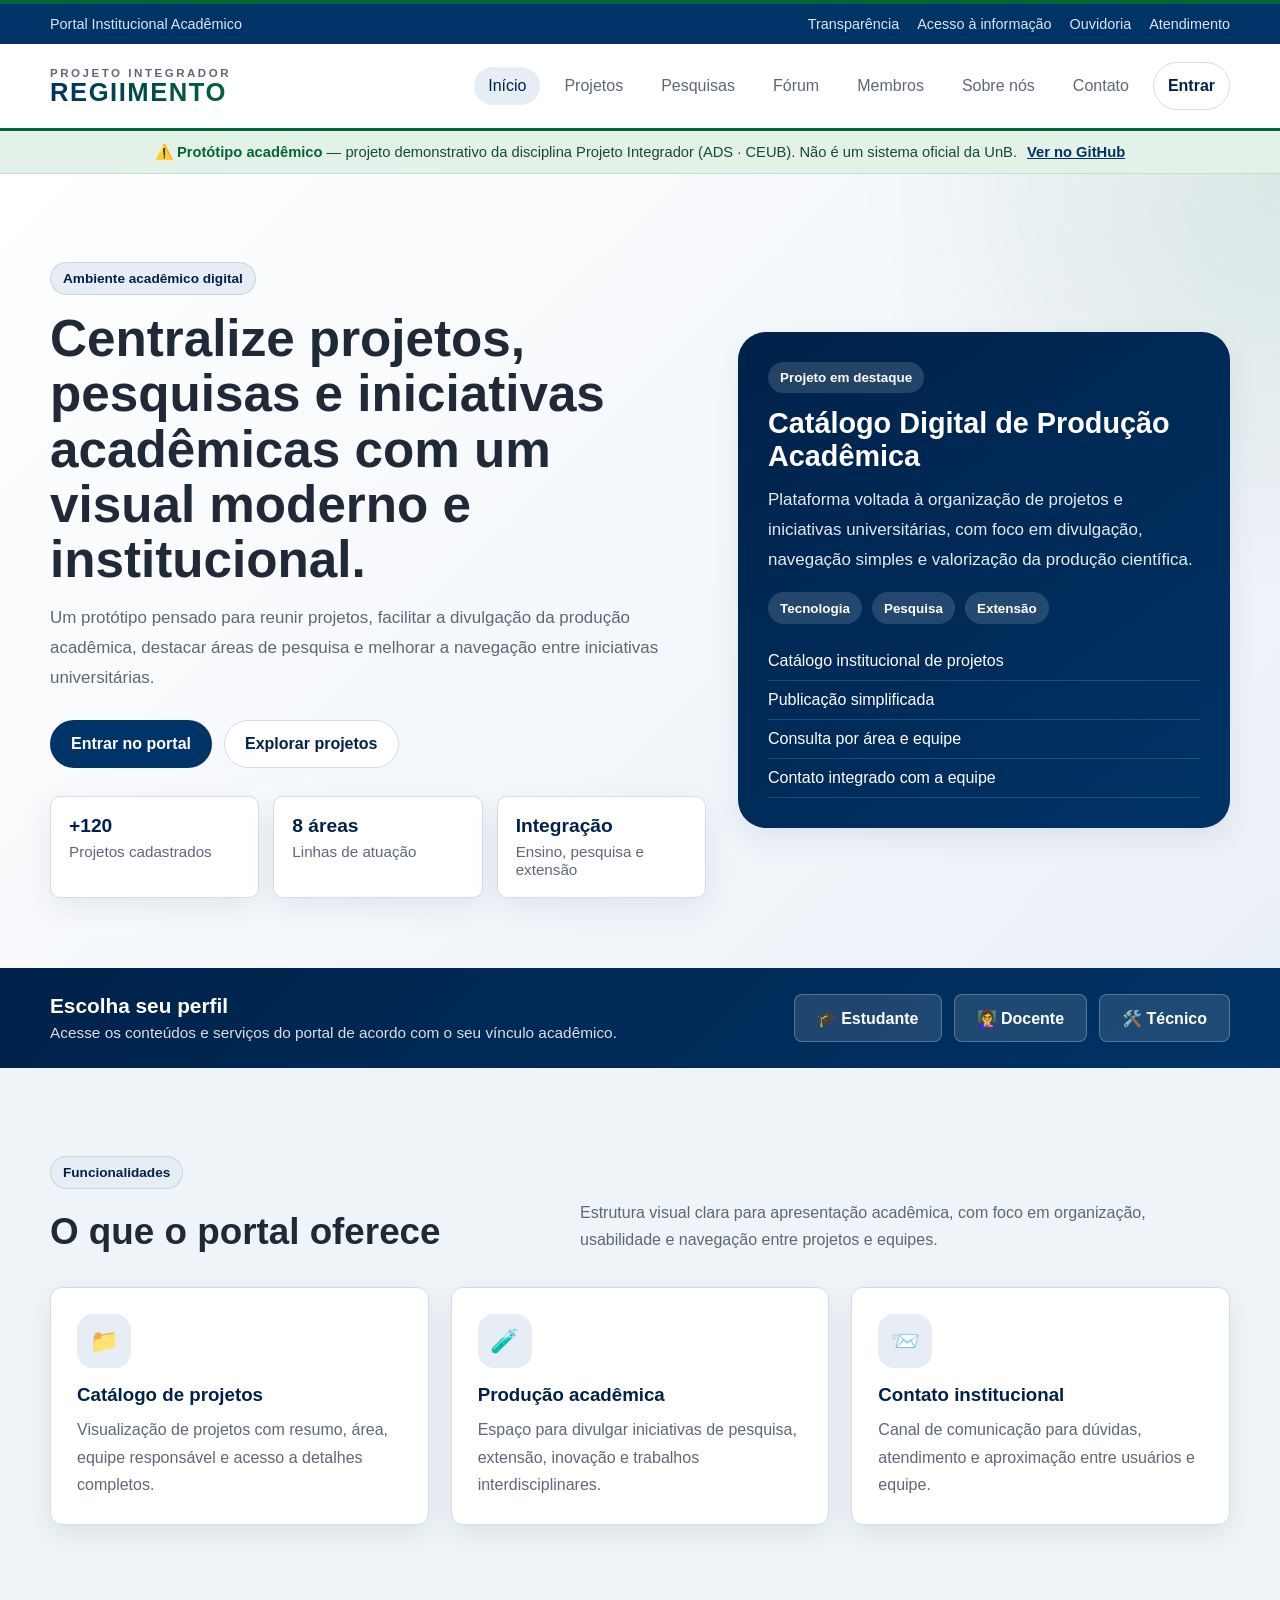
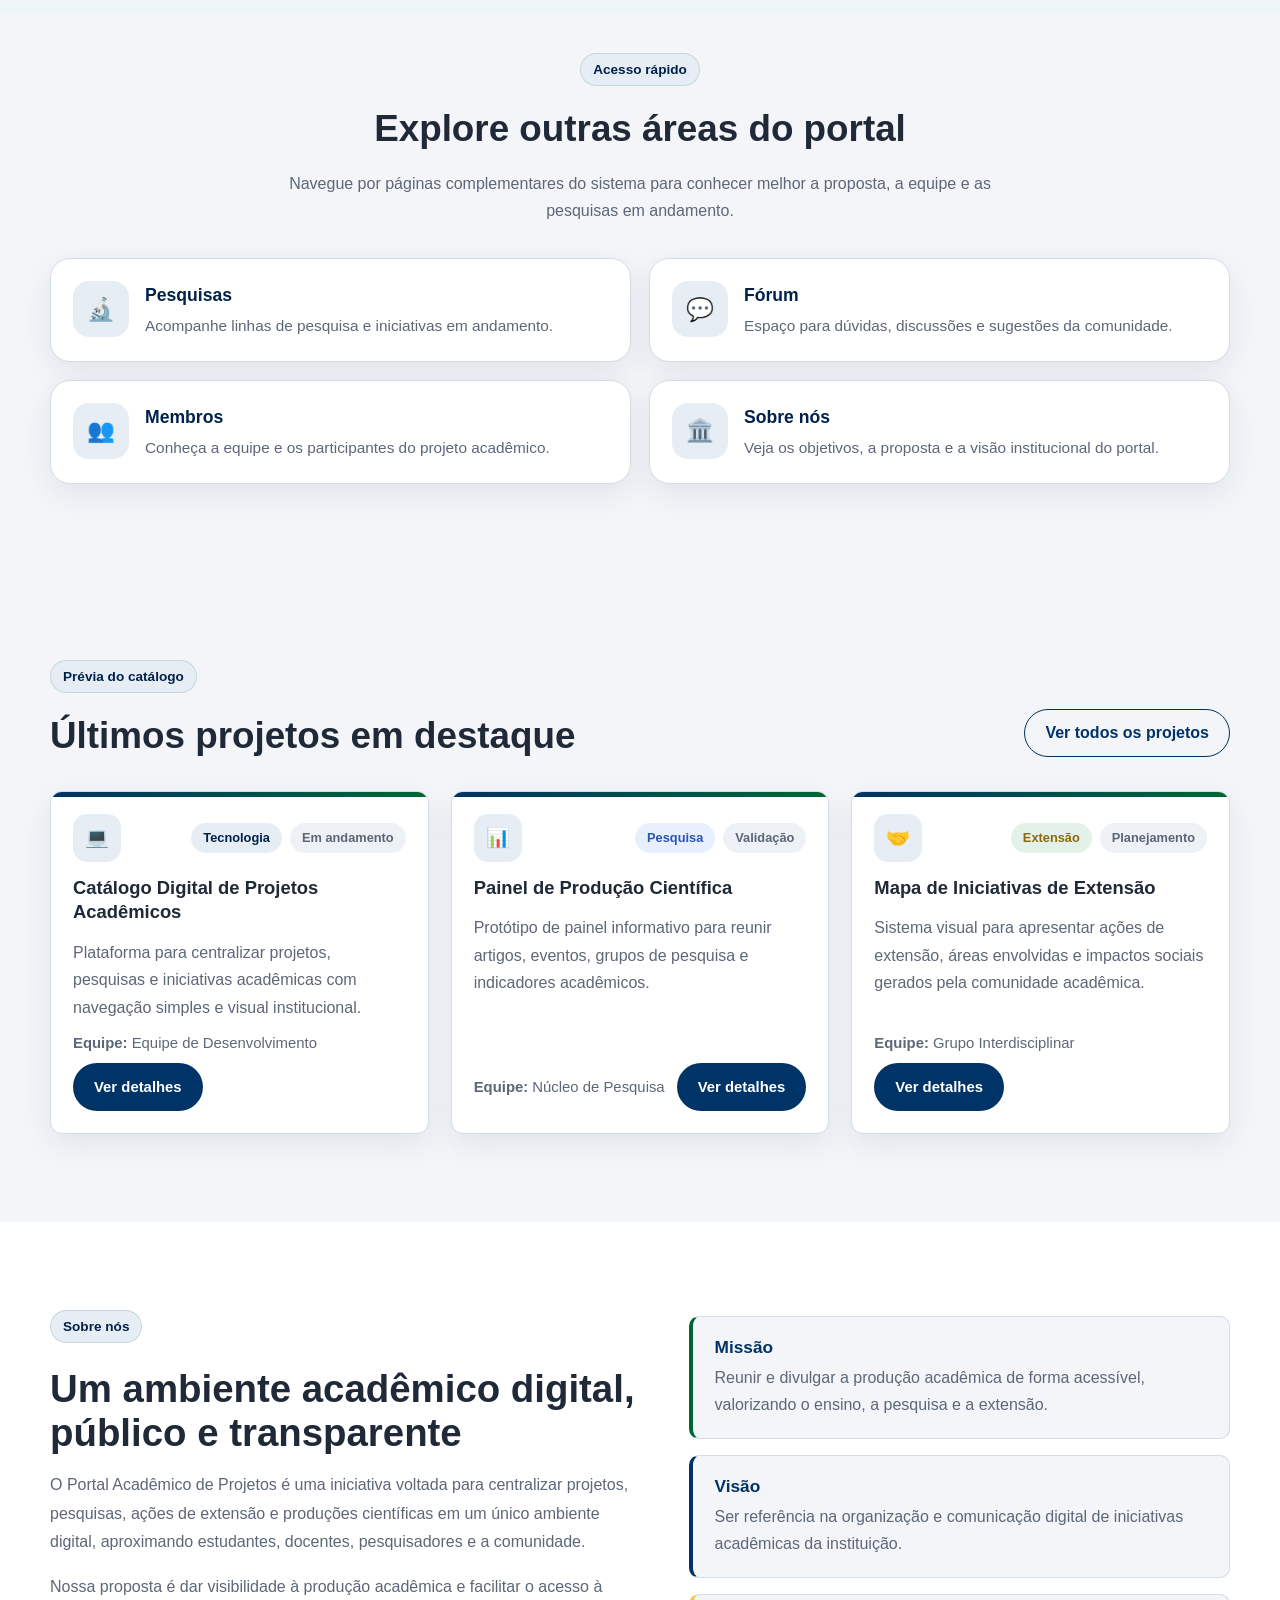
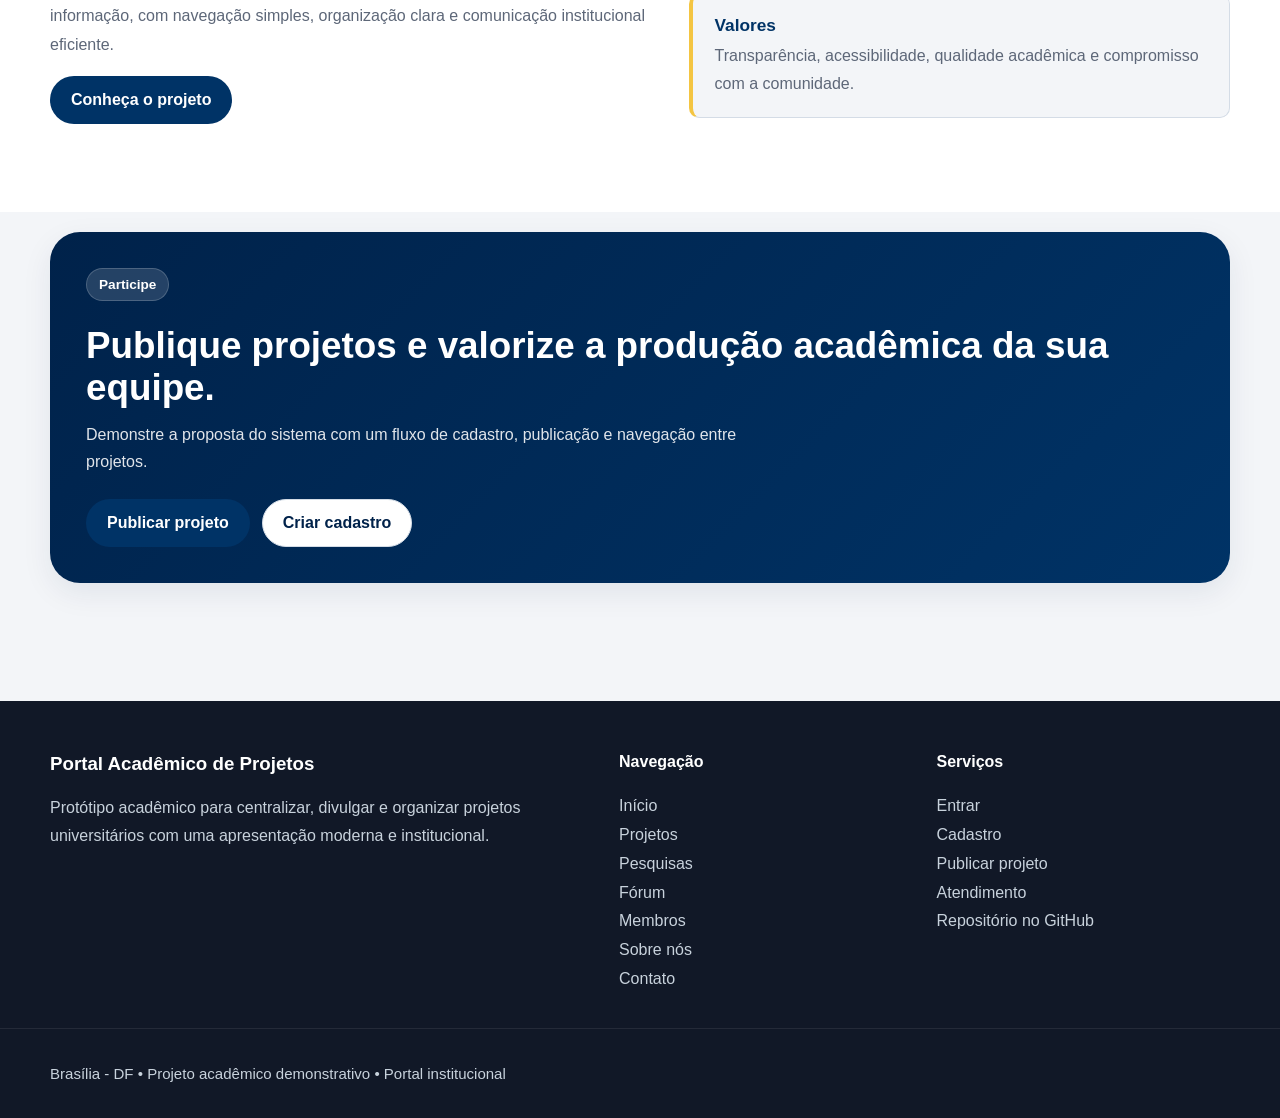
==== commit 3ca0e18f: "Add files via upload" ====
--- a/projeto/index.html
+++ b/projeto/index.html
@@ -15,6 +15,7 @@
     <div class="container topbar-content">
       <span>Portal Institucional Acadêmico</span>
       <div class="topbar-links">
+        <a href="paginas/contato.html">Transparência</a>
         <a href="paginas/contato.html">Acesso à informação</a>
         <a href="paginas/contato.html">Ouvidoria</a>
         <a href="paginas/contato.html">Atendimento</a>
@@ -25,10 +26,9 @@
   <header class="header">
     <div class="container header-content">
       <a href="index.html" class="brand">
-        <div class="brand-icon">PA</div>
-        <div class="brand-text">
-          <strong>Portal Acadêmico de Projetos</strong>
-          <span>Pesquisa, inovação e extensão em um só lugar</span>
+        <div class="brand-wordmark">
+          <span class="brand-pre">Projeto Integrador</span>
+          <strong class="brand-main">REGIIMENTO</strong>
         </div>
       </a>
 
@@ -48,6 +48,13 @@
       </nav>
     </div>
   </header>
+
+  <div class="proto-banner">
+    <div class="container">
+      <span>⚠️ <strong>Protótipo acadêmico</strong> — projeto demonstrativo da disciplina Projeto Integrador (ADS · CEUB). Não é um sistema oficial da UnB.</span>
+      <a href="https://github.com/netonovais/Projeto-Integrador" target="_blank" rel="noopener">Ver no GitHub</a>
+    </div>
+  </div>
 
   <main>
     <section class="hero">
@@ -107,6 +114,20 @@
       </div>
     </section>
 
+    <section class="profile-band">
+      <div class="container">
+        <div>
+          <h2>Escolha seu perfil</h2>
+          <p>Acesse os conteúdos e serviços do portal de acordo com o seu vínculo acadêmico.</p>
+        </div>
+        <div class="profile-actions">
+          <a href="paginas/home.html">🎓 Estudante</a>
+          <a href="paginas/membros.html">👩‍🏫 Docente</a>
+          <a href="paginas/contato.html">🛠️ Técnico</a>
+        </div>
+      </div>
+    </section>
+
     <section class="section section-muted">
       <div class="container">
         <div class="section-head">
@@ -202,6 +223,41 @@
         </div>
 
         <div class="projects-grid" id="featuredProjects"></div>
+      </div>
+    </section>
+
+    <section class="section about-section">
+      <div class="container about-grid">
+        <div class="about-text">
+          <span class="eyebrow">Sobre nós</span>
+          <h2>Um ambiente acadêmico digital, público e transparente</h2>
+          <p>
+            O Portal Acadêmico de Projetos é uma iniciativa voltada para centralizar projetos,
+            pesquisas, ações de extensão e produções científicas em um único ambiente digital,
+            aproximando estudantes, docentes, pesquisadores e a comunidade.
+          </p>
+          <p>
+            Nossa proposta é dar visibilidade à produção acadêmica e facilitar o acesso à
+            informação, com navegação simples, organização clara e comunicação institucional
+            eficiente.
+          </p>
+          <a href="paginas/sobre.html" class="btn btn-primary">Conheça o projeto</a>
+        </div>
+
+        <div class="about-values">
+          <article class="value-card">
+            <h3>Missão</h3>
+            <p>Reunir e divulgar a produção acadêmica de forma acessível, valorizando o ensino, a pesquisa e a extensão.</p>
+          </article>
+          <article class="value-card">
+            <h3>Visão</h3>
+            <p>Ser referência na organização e comunicação digital de iniciativas acadêmicas da instituição.</p>
+          </article>
+          <article class="value-card">
+            <h3>Valores</h3>
+            <p>Transparência, acessibilidade, qualidade acadêmica e compromisso com a comunidade.</p>
+          </article>
+        </div>
       </div>
     </section>
 
@@ -252,6 +308,7 @@
           <li><a href="paginas/cadastro.html">Cadastro</a></li>
           <li><a href="paginas/publicar.html">Publicar projeto</a></li>
           <li><a href="paginas/contato.html">Atendimento</a></li>
+          <li><a href="https://github.com/netonovais/Projeto-Integrador" target="_blank" rel="noopener">Repositório no GitHub</a></li>
         </ul>
       </div>
     </div>
--- a/projeto/style.css
+++ b/projeto/style.css
@@ -1,18 +1,20 @@
 :root {
-  --primary: #0b6b50;
-  --primary-dark: #074c39;
-  --primary-soft: #e9f5f1;
-  --secondary: #f4c542;
-  --secondary-soft: #fff5d1;
-  --bg: #f5f7fb;
+  /* Paleta institucional UnB: Azul UnB (#003366) + Verde UnB (#006633) */
+  --primary: #003366;        /* Azul UnB */
+  --primary-dark: #00224a;
+  --primary-soft: #e6edf5;
+  --secondary: #006633;      /* Verde UnB */
+  --secondary-soft: #e4f1e9;
+  --accent: #f4c542;         /* amarelo de apoio (gov.br) */
+  --bg: #f3f5f8;
   --surface: #ffffff;
   --text: #1f2937;
   --text-soft: #5d6778;
-  --border: #d7e0e8;
-  --shadow: 0 14px 40px rgba(15, 23, 42, 0.08);
-  --radius: 22px;
-  --radius-md: 16px;
-  --radius-sm: 12px;
+  --border: #d4dce6;
+  --shadow: 0 10px 30px rgba(0, 34, 74, 0.08);
+  --radius: 12px;
+  --radius-md: 10px;
+  --radius-sm: 8px;
   --container: 1180px;
   --transition: 0.25s ease;
 }
@@ -55,13 +57,14 @@
 }
 
 .topbar {
-  background: #111827;
-  color: #d5deea;
-  font-size: 0.92rem;
+  background: var(--primary);
+  color: #dbe6f2;
+  font-size: 0.9rem;
+  border-top: 4px solid var(--secondary);
 }
 
 .topbar-content {
-  min-height: 42px;
+  min-height: 40px;
   display: flex;
   align-items: center;
   justify-content: space-between;
@@ -74,14 +77,19 @@
   flex-wrap: wrap;
 }
 
+.topbar-links a {
+  color: #dbe6f2;
+}
+
 .topbar-links a:hover {
   color: #ffffff;
+  text-decoration: underline;
 }
 
 .header {
-  background: rgba(255, 255, 255, 0.94);
+  background: rgba(255, 255, 255, 0.97);
   backdrop-filter: blur(8px);
-  border-bottom: 1px solid var(--border);
+  border-bottom: 3px solid var(--secondary);
   position: sticky;
   top: 0;
   z-index: 30;
@@ -97,19 +105,47 @@
 
 .brand {
   display: flex;
-  align-items: center;
-  gap: 14px;
+  flex-direction: column;
+  align-items: flex-start;
+  gap: 2px;
+  line-height: 1.05;
+}
+
+.brand-wordmark {
+  display: flex;
+  flex-direction: column;
+}
+
+.brand-pre {
+  font-size: 0.72rem;
+  font-weight: 700;
+  letter-spacing: 0.22em;
+  text-transform: uppercase;
+  color: var(--text-soft);
+}
+
+.brand-main {
+  font-size: clamp(1.35rem, 2vw, 1.7rem);
+  font-weight: 800;
+  letter-spacing: 0.06em;
+  text-transform: uppercase;
+  color: var(--primary);
+  background: linear-gradient(90deg, var(--primary), var(--secondary));
+  -webkit-background-clip: text;
+  background-clip: text;
+  -webkit-text-fill-color: transparent;
 }
 
 .brand-icon {
   width: 54px;
   height: 54px;
-  border-radius: 16px;
+  border-radius: 8px;
   display: grid;
   place-items: center;
   color: #fff;
   font-weight: 700;
-  background: linear-gradient(135deg, var(--primary), var(--primary-dark));
+  letter-spacing: 0.5px;
+  background: linear-gradient(135deg, var(--primary), var(--secondary));
   box-shadow: var(--shadow);
 }
 
@@ -212,8 +248,8 @@
 .hero {
   padding: 88px 0 70px;
   background:
-    radial-gradient(circle at top right, rgba(244, 197, 66, 0.18), transparent 25%),
-    linear-gradient(135deg, #ffffff 0%, #eff8f4 100%);
+    radial-gradient(circle at top right, rgba(0, 102, 51, 0.10), transparent 28%),
+    linear-gradient(135deg, #ffffff 0%, #eaf0f7 100%);
 }
 
 .hero-grid {
@@ -951,4 +987,309 @@
   .brand-text span {
     font-size: 0.84rem;
   }
-}+}
+/* ============================================================
+   Componentes no estilo institucional UnB / gov.br
+   ============================================================ */
+
+/* Faixa "Escolha seu perfil" (Estudante / Docente / Técnico) */
+.profile-band {
+  background: linear-gradient(135deg, var(--primary-dark), var(--primary));
+  color: #fff;
+}
+
+.profile-band .container {
+  display: flex;
+  align-items: center;
+  justify-content: space-between;
+  gap: 20px;
+  flex-wrap: wrap;
+  padding: 26px 0;
+}
+
+.profile-band h2 {
+  margin: 0;
+  font-size: 1.3rem;
+}
+
+.profile-band p {
+  margin: 6px 0 0;
+  color: rgba(255, 255, 255, 0.85);
+  font-size: 0.96rem;
+}
+
+.profile-actions {
+  display: flex;
+  gap: 12px;
+  flex-wrap: wrap;
+}
+
+.profile-actions a {
+  display: inline-flex;
+  align-items: center;
+  gap: 8px;
+  min-height: 48px;
+  padding: 0 22px;
+  border-radius: 8px;
+  background: rgba(255, 255, 255, 0.12);
+  border: 1px solid rgba(255, 255, 255, 0.25);
+  color: #fff;
+  font-weight: 700;
+  transition: var(--transition);
+}
+
+.profile-actions a:hover {
+  background: #fff;
+  color: var(--primary);
+}
+
+/* Seção institucional "Sobre nós" */
+.about-section {
+  background: var(--surface);
+}
+
+.about-grid {
+  display: grid;
+  grid-template-columns: 1.05fr 0.95fr;
+  gap: 40px;
+  align-items: center;
+}
+
+.about-text h2 {
+  font-size: clamp(1.7rem, 3vw, 2.4rem);
+  margin: 8px 0 16px;
+}
+
+.about-text p {
+  color: var(--text-soft);
+  line-height: 1.8;
+  margin: 0 0 16px;
+}
+
+.about-values {
+  display: grid;
+  gap: 16px;
+}
+
+.value-card {
+  background: var(--bg);
+  border: 1px solid var(--border);
+  border-left: 4px solid var(--secondary);
+  border-radius: var(--radius-md);
+  padding: 20px 22px;
+}
+
+.value-card:nth-child(2) {
+  border-left-color: var(--primary);
+}
+
+.value-card:nth-child(3) {
+  border-left-color: var(--accent);
+}
+
+.value-card h3 {
+  margin: 0 0 6px;
+  color: var(--primary);
+  font-size: 1.08rem;
+}
+
+.value-card p {
+  margin: 0;
+  color: var(--text-soft);
+  line-height: 1.7;
+}
+
+@media (max-width: 880px) {
+  .about-grid {
+    grid-template-columns: 1fr;
+    gap: 28px;
+  }
+
+  .profile-band .container {
+    flex-direction: column;
+    align-items: flex-start;
+  }
+}
+
+/* ============================================================
+   Aviso de protótipo + seções de membros
+   ============================================================ */
+
+/* Faixa de aviso "protótipo acadêmico" */
+.proto-banner {
+  background: var(--secondary-soft);
+  border-bottom: 1px solid #bfe0cd;
+  color: #134e2e;
+}
+
+.proto-banner .container {
+  display: flex;
+  align-items: center;
+  justify-content: center;
+  gap: 10px;
+  flex-wrap: wrap;
+  padding: 12px 0;
+  font-size: 0.92rem;
+  text-align: center;
+}
+
+.proto-banner strong {
+  color: var(--secondary);
+}
+
+.proto-banner a {
+  color: var(--primary);
+  font-weight: 700;
+  text-decoration: underline;
+}
+
+/* Cabeçalho de subseção dentro de uma página */
+.subsection-head {
+  margin: 0 0 24px;
+}
+
+.subsection-head .eyebrow {
+  margin-bottom: 10px;
+}
+
+.subsection-head h2 {
+  margin: 0 0 8px;
+  font-size: clamp(1.5rem, 2.6vw, 2rem);
+}
+
+.subsection-head p {
+  margin: 0;
+  max-width: 720px;
+  color: var(--text-soft);
+  line-height: 1.7;
+}
+
+.section-divider {
+  border: 0;
+  border-top: 1px solid var(--border);
+  margin: 48px 0;
+}
+
+/* Card de membro "dono/proponente" — estilo de placeholder editável */
+.owner-card {
+  background: #fff;
+  border: 1px dashed var(--secondary);
+  border-radius: var(--radius);
+  box-shadow: var(--shadow);
+  padding: 26px;
+  text-align: center;
+}
+
+.owner-avatar {
+  width: 72px;
+  height: 72px;
+  margin: 0 auto 14px;
+  border-radius: 50%;
+  display: grid;
+  place-items: center;
+  font-size: 1.8rem;
+  background: var(--secondary-soft);
+  color: var(--secondary);
+}
+
+.owner-card h3 {
+  margin: 0 0 4px;
+  color: var(--primary);
+  font-size: 1.15rem;
+}
+
+.owner-card .owner-role {
+  display: inline-block;
+  margin-bottom: 12px;
+  color: var(--secondary);
+  font-weight: 700;
+  font-size: 0.9rem;
+}
+
+.owner-card p {
+  margin: 0;
+  color: var(--text-soft);
+  line-height: 1.7;
+}
+
+.owner-hint {
+  display: block;
+  margin-top: 12px;
+  font-size: 0.82rem;
+  color: #9aa3b0;
+  font-style: italic;
+}
+
+/* ============================================================
+   Comentários (fórum e projetos)
+   ============================================================ */
+.comment-form {
+  background: #fff;
+  border: 1px solid var(--border);
+  border-radius: var(--radius);
+  box-shadow: var(--shadow);
+  padding: 26px;
+  margin-bottom: 26px;
+}
+
+.comment-form h2,
+.comment-form h3 {
+  margin-top: 0;
+}
+
+.comment-form .form-row {
+  display: grid;
+  grid-template-columns: 1fr 1fr;
+  gap: 14px;
+}
+
+.comment-list {
+  display: grid;
+  gap: 16px;
+}
+
+.comment-card {
+  background: #fff;
+  border: 1px solid var(--border);
+  border-left: 4px solid var(--secondary);
+  border-radius: var(--radius-md);
+  box-shadow: var(--shadow);
+  padding: 20px 22px;
+}
+
+.comment-head {
+  display: flex;
+  align-items: center;
+  justify-content: space-between;
+  gap: 12px;
+  flex-wrap: wrap;
+  margin-bottom: 8px;
+}
+
+.comment-head strong {
+  font-size: 1.08rem;
+  color: var(--primary);
+}
+
+.comment-card p {
+  margin: 0;
+  color: var(--text);
+  line-height: 1.7;
+}
+
+.comment-foot {
+  display: flex;
+  align-items: center;
+  justify-content: space-between;
+  gap: 12px;
+  flex-wrap: wrap;
+  margin-top: 12px;
+  color: var(--text-soft);
+  font-size: 0.88rem;
+}
+
+@media (max-width: 680px) {
+  .comment-form .form-row {
+    grid-template-columns: 1fr;
+  }
+}
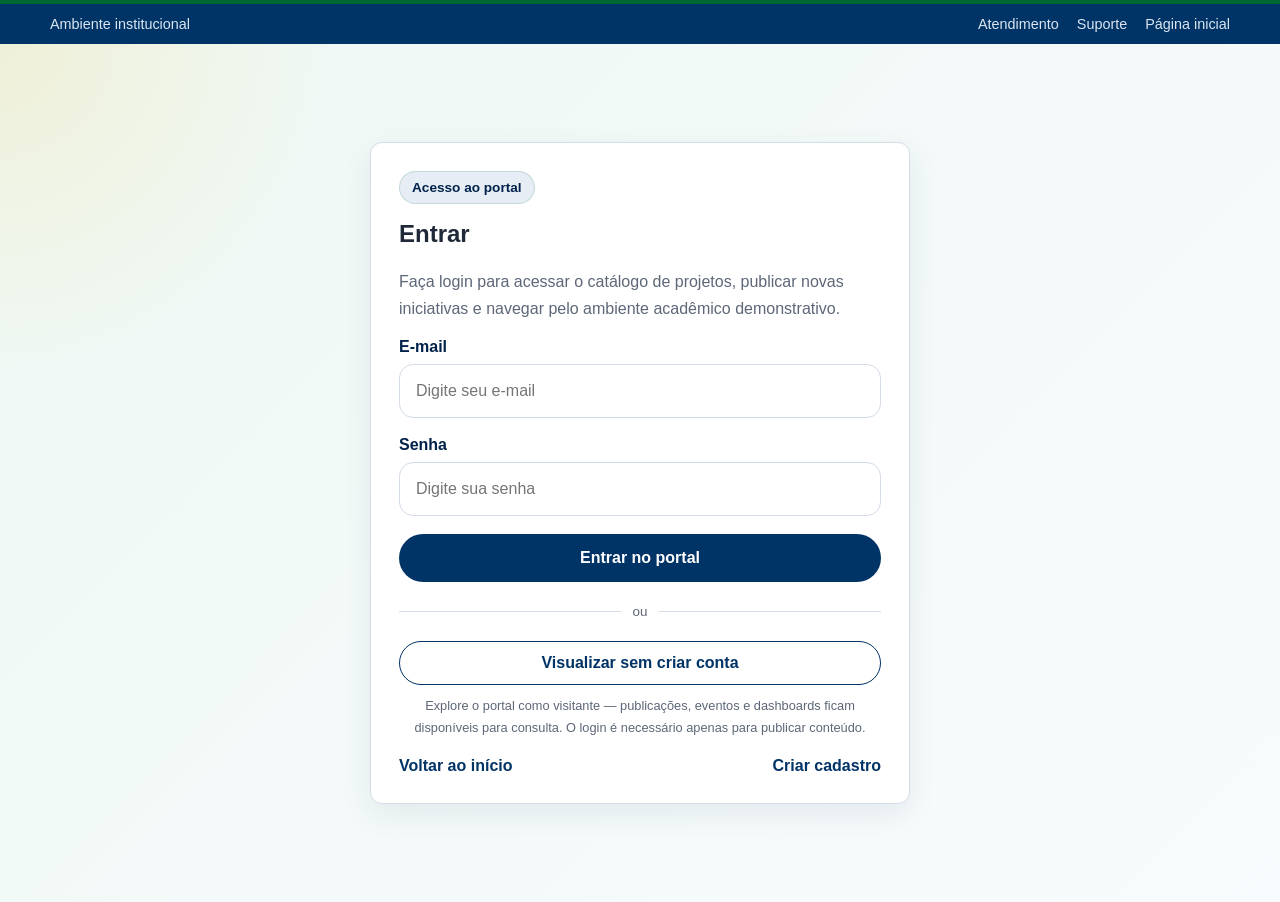
==== commit abe17ce0: "Add files via upload" ====
--- a/projeto/index.html
+++ b/projeto/index.html
@@ -3,6 +3,13 @@
 <head>
   <meta charset="UTF-8" />
   <meta name="viewport" content="width=device-width, initial-scale=1.0" />
+  <script>
+    // Mostra a tela de login primeiro: se o acesso ainda não foi liberado
+    // (login feito ou entrada como visitante), redireciona para o login.
+    if (!sessionStorage.getItem("regiimento_acesso")) {
+      window.location.replace("paginas/login.html");
+    }
+  </script>
   <title>Portal Acadêmico de Projetos</title>
   <meta
     name="description"
@@ -36,22 +43,22 @@
         ☰
       </button>
 
-      <nav class="nav" id="mainNav">
+            <nav class="nav" id="mainNav">
         <a href="index.html" class="active">Início</a>
         <a href="paginas/home.html">Projetos</a>
-        <a href="paginas/pesquisas.html">Pesquisas</a>
-        <a href="paginas/forum.html">Fórum</a>
+        <a href="paginas/publicacoes.html">Publicações</a>
+        <a href="paginas/eventos.html">Eventos</a>
+        <a href="paginas/dashboards.html">Dashboards</a>
         <a href="paginas/membros.html">Membros</a>
         <a href="paginas/sobre.html">Sobre nós</a>
         <a href="paginas/contato.html">Contato</a>
-        <a href="paginas/login.html" class="btn btn-outline-dark">Entrar</a>
       </nav>
     </div>
   </header>
 
   <div class="proto-banner">
     <div class="container">
-      <span>⚠️ <strong>Protótipo acadêmico</strong> — projeto demonstrativo da disciplina Projeto Integrador (ADS · CEUB). Não é um sistema oficial da UnB.</span>
+      <span><strong>Protótipo acadêmico</strong> — projeto demonstrativo da disciplina Projeto Integrador (ADS · CEUB).</span>
       <a href="https://github.com/netonovais/Projeto-Integrador" target="_blank" rel="noopener">Ver no GitHub</a>
     </div>
   </div>
@@ -74,7 +81,7 @@
 
           <div class="stats-grid">
             <article class="stat-card">
-              <strong>+120</strong>
+              <strong>+6</strong>
               <span>Projetos cadastrados</span>
             </article>
             <article class="stat-card">
@@ -114,20 +121,6 @@
       </div>
     </section>
 
-    <section class="profile-band">
-      <div class="container">
-        <div>
-          <h2>Escolha seu perfil</h2>
-          <p>Acesse os conteúdos e serviços do portal de acordo com o seu vínculo acadêmico.</p>
-        </div>
-        <div class="profile-actions">
-          <a href="paginas/home.html">🎓 Estudante</a>
-          <a href="paginas/membros.html">👩‍🏫 Docente</a>
-          <a href="paginas/contato.html">🛠️ Técnico</a>
-        </div>
-      </div>
-    </section>
-
     <section class="section section-muted">
       <div class="container">
         <div class="section-head">
@@ -143,19 +136,19 @@
 
         <div class="card-grid three">
           <article class="feature-card">
-            <div class="feature-icon">📁</div>
+            <div class="feature-icon">CP</div>
             <h3>Catálogo de projetos</h3>
             <p>Visualização de projetos com resumo, área, equipe responsável e acesso a detalhes completos.</p>
           </article>
 
           <article class="feature-card">
-            <div class="feature-icon">🧪</div>
+            <div class="feature-icon">PA</div>
             <h3>Produção acadêmica</h3>
             <p>Espaço para divulgar iniciativas de pesquisa, extensão, inovação e trabalhos interdisciplinares.</p>
           </article>
 
           <article class="feature-card">
-            <div class="feature-icon">📨</div>
+            <div class="feature-icon">CI</div>
             <h3>Contato institucional</h3>
             <p>Canal de comunicação para dúvidas, atendimento e aproximação entre usuários e equipe.</p>
           </article>
@@ -177,35 +170,35 @@
         </div>
 
         <div class="quick-access-grid">
-          <a href="paginas/pesquisas.html" class="quick-card">
-            <div class="quick-icon">🔬</div>
+          <a href="paginas/publicacoes.html" class="quick-card">
+            <div class="quick-icon">PB</div>
             <div>
-              <h3>Pesquisas</h3>
-              <p>Acompanhe linhas de pesquisa e iniciativas em andamento.</p>
+              <h3>Publicações</h3>
+              <p>Repositório de artigos, dissertações e relatórios com busca e filtros.</p>
             </div>
           </a>
 
-          <a href="paginas/forum.html" class="quick-card">
-            <div class="quick-icon">💬</div>
+          <a href="paginas/dashboards.html" class="quick-card">
+            <div class="quick-icon">DB</div>
             <div>
-              <h3>Fórum</h3>
-              <p>Espaço para dúvidas, discussões e sugestões da comunidade.</p>
+              <h3>Dashboards</h3>
+              <p>Indicadores interativos da produção científica por categoria e área.</p>
             </div>
           </a>
 
+          <a href="paginas/eventos.html" class="quick-card">
+            <div class="quick-icon">EV</div>
+            <div>
+              <h3>Eventos</h3>
+              <p>Agenda do grupo com próximos eventos e histórico de atividades.</p>
+            </div>
+          </a>
+
           <a href="paginas/membros.html" class="quick-card">
-            <div class="quick-icon">👥</div>
+            <div class="quick-icon">MB</div>
             <div>
               <h3>Membros</h3>
-              <p>Conheça a equipe e os participantes do projeto acadêmico.</p>
-            </div>
-          </a>
-
-          <a href="paginas/sobre.html" class="quick-card">
-            <div class="quick-icon">🏛️</div>
-            <div>
-              <h3>Sobre nós</h3>
-              <p>Veja os objetivos, a proposta e a visão institucional do portal.</p>
+              <p>Conheça a equipe e acesse o Currículo Lattes de cada integrante.</p>
             </div>
           </a>
         </div>
@@ -293,8 +286,9 @@
         <ul>
           <li><a href="index.html">Início</a></li>
           <li><a href="paginas/home.html">Projetos</a></li>
-          <li><a href="paginas/pesquisas.html">Pesquisas</a></li>
-          <li><a href="paginas/forum.html">Fórum</a></li>
+          <li><a href="paginas/publicacoes.html">Publicações</a></li>
+          <li><a href="paginas/eventos.html">Eventos</a></li>
+          <li><a href="paginas/dashboards.html">Dashboards</a></li>
           <li><a href="paginas/membros.html">Membros</a></li>
           <li><a href="paginas/sobre.html">Sobre nós</a></li>
           <li><a href="paginas/contato.html">Contato</a></li>
@@ -304,10 +298,10 @@
       <div>
         <h4>Serviços</h4>
         <ul>
+          <li><a href="paginas/pesquisas.html">Pesquisas</a></li>
+          <li><a href="paginas/forum.html">Fórum</a></li>
+          <li><a href="paginas/publicar.html">Publicar projeto</a></li>
           <li><a href="paginas/login.html">Entrar</a></li>
-          <li><a href="paginas/cadastro.html">Cadastro</a></li>
-          <li><a href="paginas/publicar.html">Publicar projeto</a></li>
-          <li><a href="paginas/contato.html">Atendimento</a></li>
           <li><a href="https://github.com/netonovais/Projeto-Integrador" target="_blank" rel="noopener">Repositório no GitHub</a></li>
         </ul>
       </div>
--- a/projeto/style.css
+++ b/projeto/style.css
@@ -1,9 +1,9 @@
 :root {
-  /* Paleta institucional UnB: Azul UnB (#003366) + Verde UnB (#006633) */
-  --primary: #003366;        /* Azul UnB */
+  /* Paleta institucional do portal: Azul (#003366) + Verde (#006633) */
+  --primary: #003366;        /* Azul institucional */
   --primary-dark: #00224a;
   --primary-soft: #e6edf5;
-  --secondary: #006633;      /* Verde UnB */
+  --secondary: #006633;      /* Verde institucional */
   --secondary-soft: #e4f1e9;
   --accent: #f4c542;         /* amarelo de apoio (gov.br) */
   --bg: #f3f5f8;
@@ -989,7 +989,7 @@
   }
 }
 /* ============================================================
-   Componentes no estilo institucional UnB / gov.br
+   Componentes no estilo institucional / gov.br
    ============================================================ */
 
 /* Faixa "Escolha seu perfil" (Estudante / Docente / Técnico) */
@@ -1293,3 +1293,329 @@
     grid-template-columns: 1fr;
   }
 }
+
+/* ============================================================
+   REDESIGN — componentes adicionados (Dashboards, Publicações,
+   Eventos, Lattes, Login visitante)
+   ============================================================ */
+
+/* KPIs do Dashboard */
+.kpi-grid {
+  display: grid;
+  grid-template-columns: repeat(4, 1fr);
+  gap: 20px;
+  margin-top: 8px;
+}
+.kpi-card {
+  background: var(--surface);
+  border: 1px solid var(--border);
+  border-radius: var(--radius);
+  box-shadow: var(--shadow);
+  padding: 22px;
+  display: flex;
+  flex-direction: column;
+  gap: 6px;
+}
+.kpi-icon {
+  width: 42px; height: 42px;
+  border-radius: 10px;
+  display: flex; align-items: center; justify-content: center;
+  font-weight: 700; color: #fff; font-size: 0.85rem;
+  background: var(--primary);
+  margin-bottom: 6px;
+}
+.kpi-card:nth-child(2) .kpi-icon { background: var(--secondary); }
+.kpi-card:nth-child(3) .kpi-icon { background: #0a8ca3; }
+.kpi-card:nth-child(4) .kpi-icon { background: #8b6d12; }
+.kpi-value { font-size: 2rem; font-weight: 800; color: var(--primary); line-height: 1; }
+.kpi-label { color: var(--text-soft); font-size: 0.92rem; }
+
+/* Gráficos */
+.chart-grid {
+  display: grid;
+  grid-template-columns: repeat(2, 1fr);
+  gap: 22px;
+  margin-top: 28px;
+}
+.chart-card {
+  background: var(--surface);
+  border: 1px solid var(--border);
+  border-radius: var(--radius);
+  box-shadow: var(--shadow);
+  padding: 22px;
+}
+.chart-card h3 { margin: 0 0 4px; color: var(--primary); font-size: 1.05rem; }
+.chart-card .chart-sub { color: var(--text-soft); font-size: 0.86rem; margin: 0 0 14px; }
+.chart-box { position: relative; height: 280px; }
+.chart-card.wide { grid-column: 1 / -1; }
+.chart-card.wide .chart-box { height: 300px; }
+
+/* Pills / chips de metadado (cards de publicação) */
+.pill {
+  display: inline-block;
+  background: var(--primary-soft);
+  color: var(--primary);
+  font-size: 0.74rem;
+  font-weight: 700;
+  text-transform: uppercase;
+  letter-spacing: 0.4px;
+  padding: 4px 10px;
+  border-radius: 999px;
+  margin-bottom: 10px;
+}
+.publication-meta { display: flex; flex-wrap: wrap; gap: 8px; margin-top: 14px; }
+.meta-chip {
+  background: var(--bg);
+  border: 1px solid var(--border);
+  color: var(--text-soft);
+  font-size: 0.78rem;
+  padding: 4px 10px;
+  border-radius: 999px;
+}
+
+/* Barra de filtros (Publicações) */
+.filter-bar {
+  display: flex;
+  flex-wrap: wrap;
+  gap: 14px;
+  align-items: center;
+  background: var(--surface);
+  border: 1px solid var(--border);
+  border-radius: var(--radius);
+  box-shadow: var(--shadow);
+  padding: 16px;
+  margin-bottom: 26px;
+}
+.filter-bar .search-field {
+  flex: 1 1 240px;
+  display: flex; align-items: center; gap: 8px;
+  background: var(--bg);
+  border: 1px solid var(--border);
+  border-radius: 999px;
+  padding: 8px 16px;
+}
+.filter-bar .search-field input {
+  border: none; background: transparent; outline: none;
+  width: 100%; font-size: 0.95rem; color: var(--text);
+}
+.filter-chips { display: flex; flex-wrap: wrap; gap: 8px; }
+.filter-chip {
+  border: 1px solid var(--border);
+  background: var(--surface);
+  color: var(--text-soft);
+  border-radius: 999px;
+  padding: 8px 16px;
+  font-size: 0.86rem;
+  font-weight: 600;
+  cursor: pointer;
+  transition: var(--transition);
+}
+.filter-chip:hover { border-color: var(--primary); color: var(--primary); }
+.filter-chip.active { background: var(--primary); color: #fff; border-color: var(--primary); }
+
+/* Estado vazio */
+.empty-state {
+  text-align: center;
+  padding: 48px 20px;
+  background: var(--surface);
+  border: 1px dashed var(--border);
+  border-radius: var(--radius);
+  color: var(--text-soft);
+}
+.empty-state strong { display: block; color: var(--text); font-size: 1.1rem; margin-bottom: 6px; }
+
+/* Botão Lattes */
+.lattes-btn {
+  display: inline-flex; align-items: center; gap: 6px;
+  margin-top: 14px;
+  background: var(--secondary);
+  color: #fff;
+  font-size: 0.82rem;
+  font-weight: 700;
+  padding: 8px 14px;
+  border-radius: 999px;
+  text-decoration: none;
+  transition: var(--transition);
+}
+.lattes-btn:hover { background: #00502a; }
+
+/* Eventos: próximos x encerrados */
+.events-columns {
+  display: grid;
+  grid-template-columns: 1fr 1fr;
+  gap: 26px;
+}
+.events-col h2 { display: flex; align-items: center; gap: 10px; color: var(--primary); }
+.events-col .count-pill {
+  background: var(--primary-soft); color: var(--primary);
+  font-size: 0.8rem; font-weight: 700; padding: 2px 10px; border-radius: 999px;
+}
+.event-card {
+  background: var(--surface);
+  border: 1px solid var(--border);
+  border-left: 4px solid var(--secondary);
+  border-radius: var(--radius);
+  box-shadow: var(--shadow);
+  padding: 18px 20px;
+  margin-bottom: 16px;
+}
+.event-card.encerrado { border-left-color: var(--text-soft); opacity: 0.92; }
+.event-status {
+  display: inline-block; font-size: 0.72rem; font-weight: 700;
+  text-transform: uppercase; letter-spacing: 0.4px;
+  padding: 3px 10px; border-radius: 999px; margin-bottom: 8px;
+}
+.event-status.proximo { background: var(--secondary-soft); color: var(--secondary); }
+.event-status.encerrado { background: #eef2f7; color: var(--text-soft); }
+.event-card h3 { margin: 0 0 8px; color: var(--text); font-size: 1.05rem; }
+.event-meta { display: flex; flex-wrap: wrap; gap: 14px; margin-top: 10px; color: var(--text-soft); font-size: 0.84rem; }
+
+/* Login — acesso de visitante */
+.login-divider {
+  display: flex; align-items: center; gap: 12px;
+  margin: 22px 0; color: var(--text-soft); font-size: 0.84rem;
+}
+.login-divider::before, .login-divider::after {
+  content: ""; flex: 1; height: 1px; background: var(--border);
+}
+.btn-ghost {
+  display: block; width: 100%; text-align: center;
+  background: var(--surface);
+  border: 1.5px solid var(--primary);
+  color: var(--primary);
+  font-weight: 700;
+  padding: 12px;
+  border-radius: 999px;
+  text-decoration: none;
+  transition: var(--transition);
+}
+.btn-ghost:hover { background: var(--primary-soft); }
+.guest-hint { text-align: center; font-size: 0.8rem; color: var(--text-soft); margin-top: 10px; }
+
+/* Responsivo */
+@media (max-width: 900px) {
+  .kpi-grid { grid-template-columns: repeat(2, 1fr); }
+  .chart-grid { grid-template-columns: 1fr; }
+  .events-columns { grid-template-columns: 1fr; }
+}
+@media (max-width: 520px) {
+  .kpi-grid { grid-template-columns: 1fr; }
+}
+
+/* ============================================================
+   Cards de Publicação — visual aprimorado
+   ============================================================ */
+.results-count {
+  color: var(--text-soft);
+  font-size: 0.9rem;
+  margin: 0 0 18px;
+}
+.results-count strong { color: var(--primary); }
+
+.pub-card {
+  position: relative;
+  background: #fff;
+  border: 1px solid var(--border);
+  border-radius: var(--radius);
+  box-shadow: var(--shadow);
+  padding: 24px 22px 20px;
+  display: flex;
+  flex-direction: column;
+  gap: 12px;
+  overflow: hidden;
+  transition: transform var(--transition), box-shadow var(--transition), border-color var(--transition);
+}
+.pub-card::before {
+  content: "";
+  position: absolute;
+  top: 0; left: 0;
+  width: 100%;
+  height: 5px;
+  background: var(--primary);
+}
+.pub-card:hover {
+  transform: translateY(-4px);
+  box-shadow: 0 16px 38px rgba(0, 34, 74, 0.14);
+  border-color: var(--primary-soft);
+}
+.pub-card-top {
+  display: flex;
+  align-items: center;
+  justify-content: space-between;
+  gap: 10px;
+}
+.pub-type {
+  display: inline-flex;
+  align-items: center;
+  gap: 6px;
+  font-size: 0.72rem;
+  font-weight: 700;
+  text-transform: uppercase;
+  letter-spacing: 0.5px;
+  padding: 5px 12px;
+  border-radius: 999px;
+  background: var(--primary-soft);
+  color: var(--primary);
+}
+.pub-type::before {
+  content: "";
+  width: 7px; height: 7px;
+  border-radius: 50%;
+  background: currentColor;
+}
+.pub-year {
+  font-size: 0.82rem;
+  font-weight: 700;
+  color: var(--text-soft);
+}
+.pub-card h3 {
+  margin: 2px 0 0;
+  color: var(--primary-dark);
+  font-size: 1.08rem;
+  line-height: 1.35;
+}
+.pub-card p {
+  margin: 0;
+  color: var(--text-soft);
+  line-height: 1.65;
+  font-size: 0.94rem;
+  flex: 1;
+}
+.pub-card-foot {
+  margin-top: 6px;
+  padding-top: 14px;
+  border-top: 1px solid var(--border);
+}
+.pub-area {
+  display: inline-flex;
+  align-items: center;
+  gap: 7px;
+  font-size: 0.82rem;
+  color: var(--text);
+  font-weight: 600;
+}
+.pub-area::before {
+  content: "";
+  width: 9px; height: 9px;
+  border-radius: 2px;
+  background: var(--secondary);
+}
+
+/* Cores por tipo de publicação */
+.pub-card[data-tipo="Artigo"]::before { background: #003366; }
+.pub-card[data-tipo="Artigo"] .pub-type { background: #e6edf5; color: #003366; }
+.pub-card[data-tipo="Dissertação"]::before { background: #006633; }
+.pub-card[data-tipo="Dissertação"] .pub-type { background: #e4f1e9; color: #006633; }
+.pub-card[data-tipo="Dissertação"] .pub-area::before { background: #006633; }
+.pub-card[data-tipo="Relatório"]::before { background: #0a8ca3; }
+.pub-card[data-tipo="Relatório"] .pub-type { background: #e0f3f6; color: #0a7286; }
+.pub-card[data-tipo="Relatório"] .pub-area::before { background: #0a8ca3; }
+
+/* grade de publicações: 3 colunas confortáveis */
+.publicacoes-grid {
+  display: grid;
+  grid-template-columns: repeat(3, 1fr);
+  gap: 22px;
+}
+@media (max-width: 1000px) { .publicacoes-grid { grid-template-columns: repeat(2, 1fr); } }
+@media (max-width: 640px)  { .publicacoes-grid { grid-template-columns: 1fr; } }
